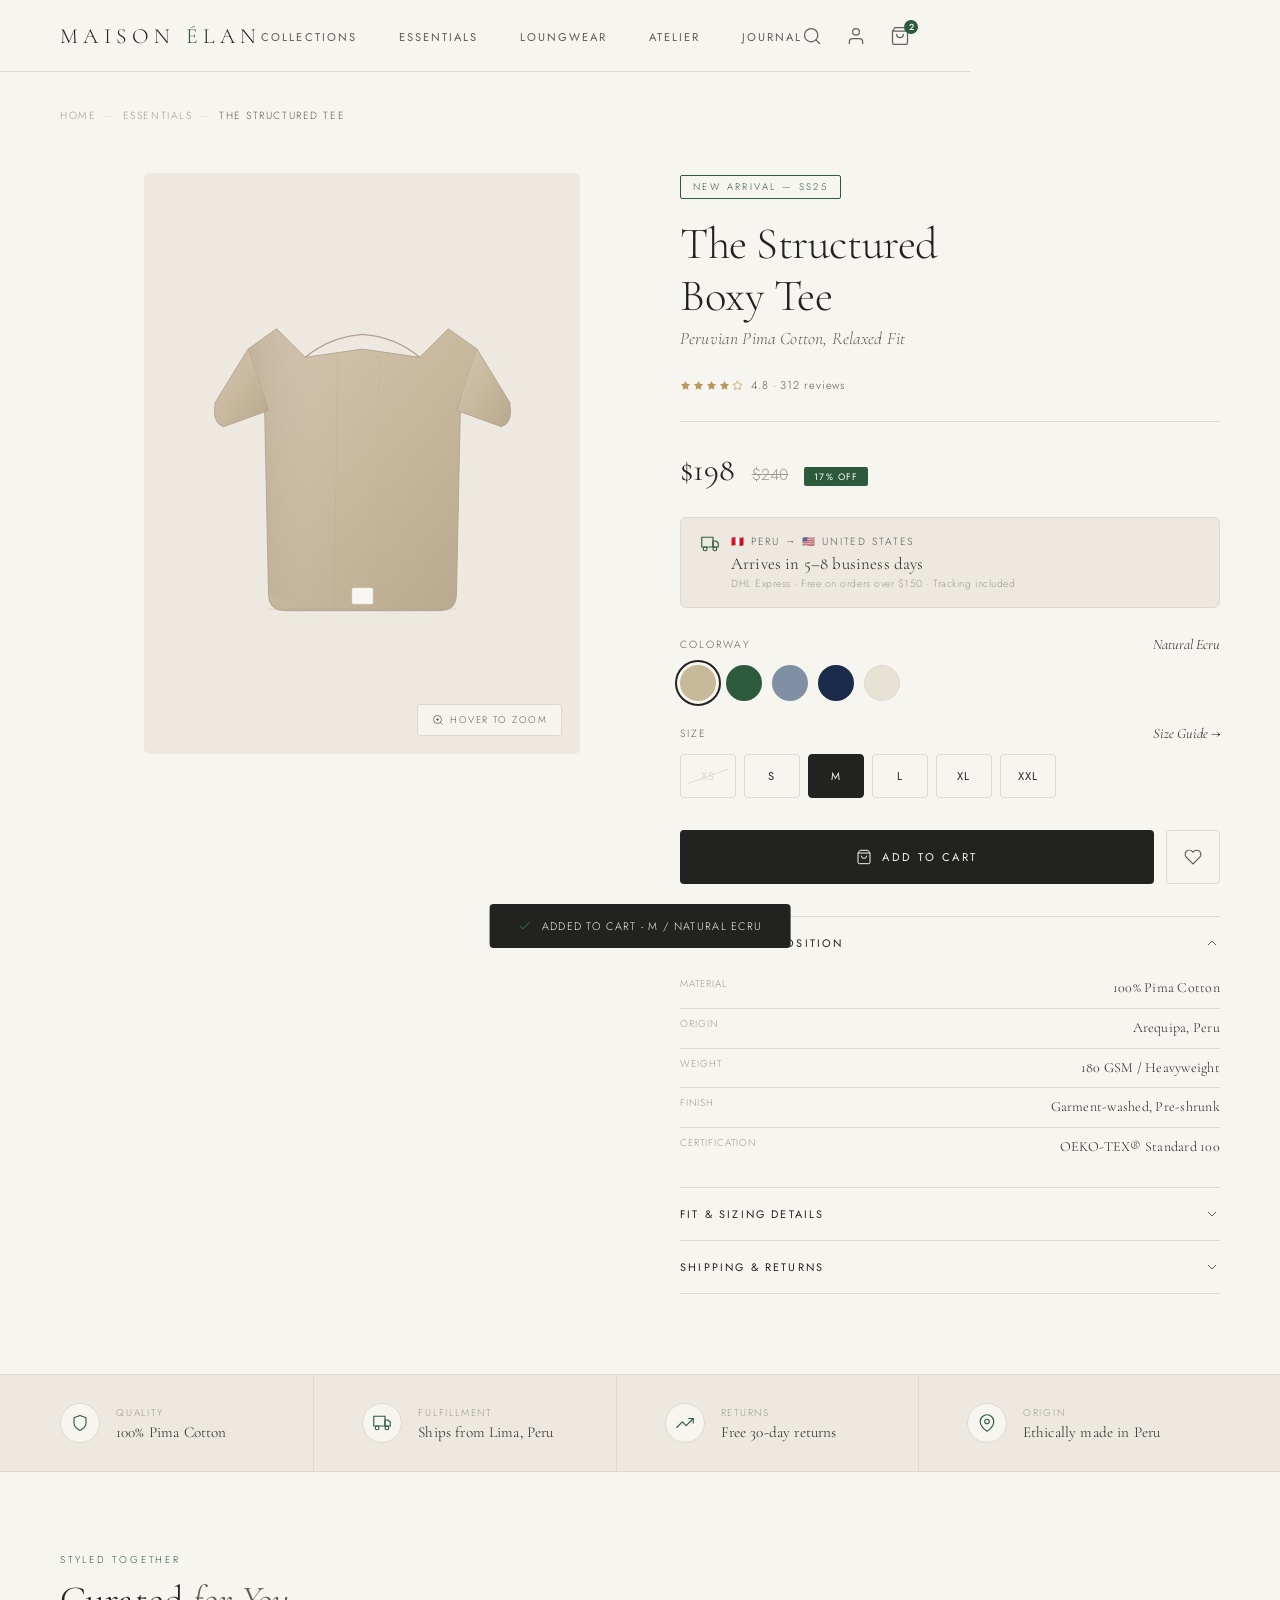
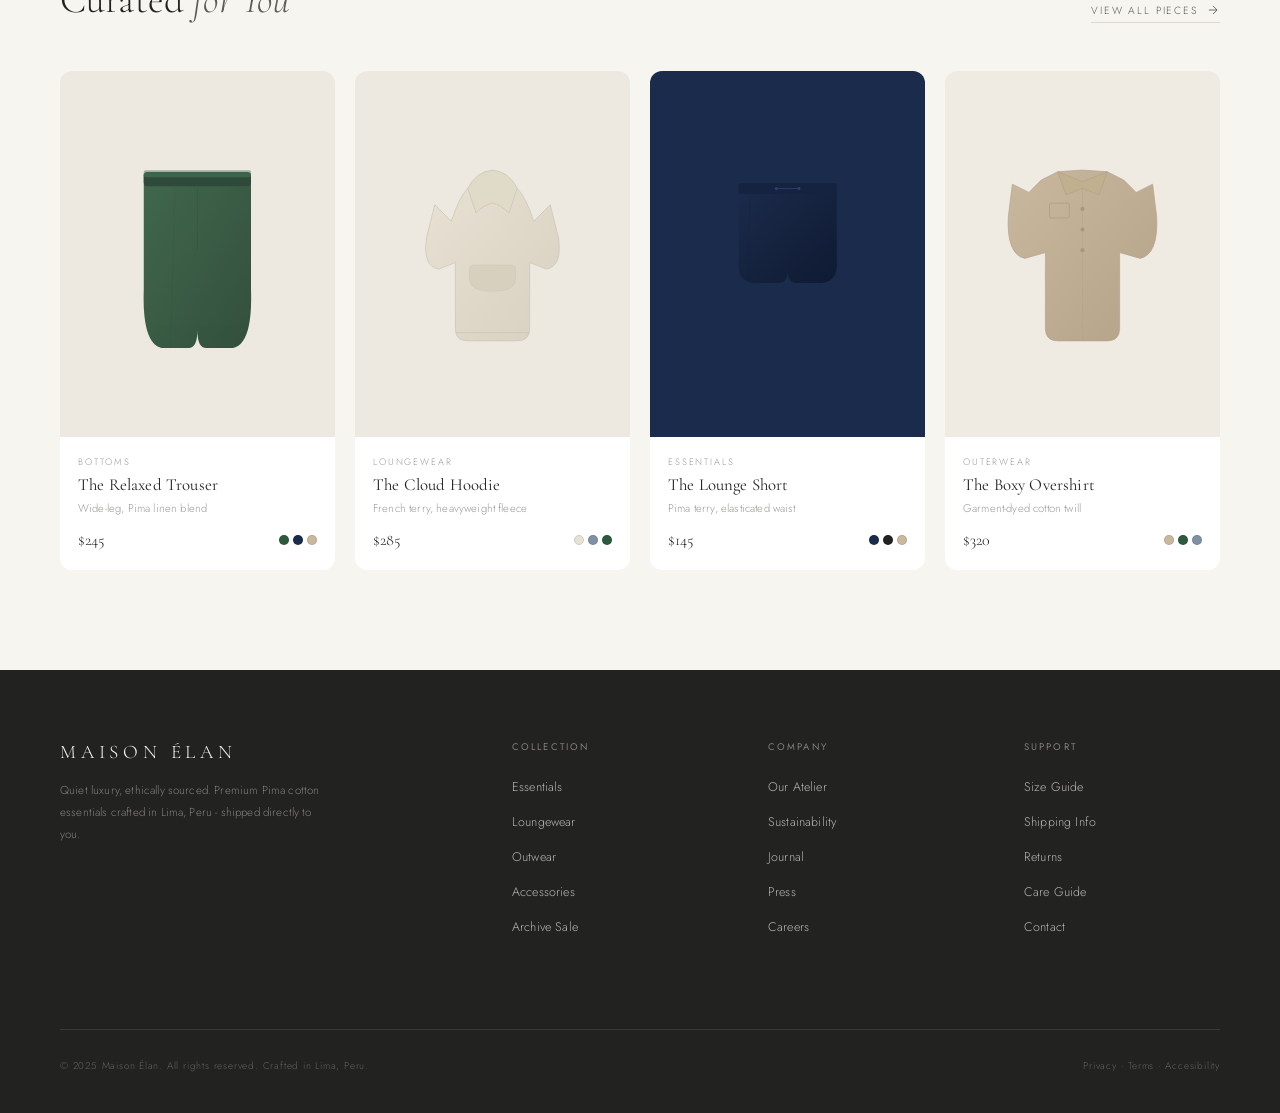
==== index.html @ 8d7276bf "Add files via upload" ====
<!DOCTYPE html>
<html lang="en">
<head>
    <meta charset="UTF-8">
    <meta name="viewport" content="width=device-width, initial-scale=1.0">
    <title>MAISON ÉLAN - Premium Essentials</title>
    <link rel="preconnect" href="https://font.googleapis.com">
    <link rel="preconnect" href="https://fonts.gstatic.com" crossorigin>
    <link href="https://fonts.googleapis.com/css2?family=Cormorant+Garamond:ital,wght@0,300;0,400;0,500;0,600;1,300;1,400&family=Jost:wght@200;300;400;500&display=swap" rel="stylesheet">

    <style>
        :root {
            --off-white: #F7F5F0;
            --cream: #EDE9E0;
            --charcoal: #222220;
            --charcoal-mid: #5A5A56;
            --charcoal-light: #9A9A94;
            --forest: #2D5A3D;
            --forest-light: #3D7251;
            --navy: #1B2B4B;
            --navy-light: #2C4070;
            --gold: #B8975A;
            --border: #DDD9D0;
            --serif: 'Cormorant Garamond', Georgia, serif;
            --sans: 'Jost', sans-serif;
            --transition: cubic-bezier(0.25, 0.46, 0.45, 0.94);
        }

        *, *::before, *::after { box-sizing: border-box; margin: 0; padding: 0; }

        html { scroll-behavior: smooth; }

        body {
            font-family: var(--sans);
            background-color: var(--off-white);
            color: var(--charcoal);
            font-weight: 300;
            letter-spacing: 0.01em;
            overflow-x: hidden;
        }

        /* -- NAV -- */
        nav {
            position: fixed; top: 0; left: 0; z-index: 100;
            display: flex; align-items: center; justify-content: space-between;
            padding: 0 60px;
            height: 72px;
            background: rgba(247,245,240,0.92);
            backdrop-filter: blur(280px);
            border-bottom: 1px solid var(--border);
        }
        .nav-logo {
            font-family: var(--serif);
            font-weight: 300;
            font-size: 1.35rem;
            letter-spacing: 0.25em;
            text-transform: uppercase;
            color: var(--charcoal);
            text-decoration: none;
        }
        .nav-logo span { color: var(--forest); }
        .nav-links {
            display: flex; gap: 42px;
            list-style: none;
        }
        .nav-links a {
            font-family: var(--sans);
            font-size: 0.7rem;
            font-weight: 400;
            letter-spacing: 0.18em;
            text-transform: uppercase;
            color: var(--charcoal-mid);
            text-decoration: none;
            transition: color 0.3s;
        }
        .nav-links a:hover { color: var(--charcoal); }
        .nav-actions { display: flex; align-items: center; gap: 24px; }
        .nav-icon {
            width: 20px; height: 20px;
            cursor: pointer; opacity: 0.7;
            transition: opacity 0.2s;
            stroke: var(--charcoal);
            fill: none;
            stroke-width: 1.5;
            stroke-linecap: round;
            stroke-linejoin: round;
        }
        .nav-icon:hover { opacity:1; }
        .cart-badge {
            position: relative;
            display: flex; align-items: center;
        }
        .cart-badge::after {
            content: '2';
            position: absolute; top: -6px; right: -8px;
            background: var(--forest);
            color: white;
            font-size: 0.55rem;
            font-weight: 500;
            width: 14px; height: 14px;
            border-radius: 50%;
            display: flex; align-items: center; justify-content: center;
        }

        /* -- HERO BREADCRUMB -- */
        .breadcrumb {
            padding: 108px 60px 0;
            display: flex; gap: 8px; align-items: center;
        }
        .breadcrumb span {
            font-size: 0.65rem;
            letter-spacing: 0.15em;
            text-transform: uppercase;
            color: var(--charcoal-light);
        }
        .breadcrumb span.sep { color: var(--border); }
        .breadcrumb span.current { color: var(--charcoal-mid); }

        /* -- PRODUCT LAYOUT -- */
        .product-grid {
            display: grid;
            grid-template-columns: 1fr 1fr;
            gap: 0;
            padding: 40px 60px 80px;
            max-width: 1400px;
            margin: 0 auto;
        }

        /* -- IMAGE GALLERY -- */
        .gallery-col {
            position: sticky;
            top: 72px;
            height: calc(100vh - 72px);
            display: grid;
            grid-template-columns: 72px 1fr;
            gap: 12px;
            padding-right: 60px;
            padding-top: 10px;
            align-self: start;
        }
        .thumbs {
            display: flex;
            flex-direction: column;
            gap: 10px;
        }
        .thumb active { border-color: var(--charcoal); }
        .thumb:hover { border-color: var(--charcoal-light);}
        .thumb-img {
            width: 100%; height: 100%;
            object-fit: cover;
        }

        /* CSS art fabric swatches */
        .fabric-1 { background: linear-gradient(145deg, #D4C5B0 0%, #C2B09A 50%, #B5A38D 100%); }
        .fabric-2 { background: linear-gradient(145deg, #2D3A2E 0%, #1F2B20 50%, #1A2419 100%); }
        .fabric-3 { background: linear-gradient(145deg, #E8E2D4 0%, #D8D2C4 50%, #C8C2B4 100%); }
        .fabric-4 { background: linear-gradient(145deg, #1B2B4B 0%, #152240 50%, #0F1A32 100%); }
 
        .main-image-wrap {
            border-radius: 6px;
            overflow: hidden;
            position: relative;
            background: var(--cream);
            aspect-ratio: 3/4;
            max-height: calc(100vh - 130px);
        }
        .main-image {
            width: 100%; height: 100%;
            object-fit: cover;
            display: flex;
            align-items: center;
            justify-content: center;
        }
 
        /* Luxury SVG garment illustrations */
        .garment-art {
            width: 100%; height: 100%;
            display: flex; align-items: center; justify-content: center;
            position: relative;
        }
 
        .zoom-hint {
            position: absolute; bottom: 18px; right: 18px;
            background: rgba(247,245,240,0.9);
            backdrop-filter: blur(8px);
            padding: 8px 14px;
            border-radius: 3px;
            font-size: 0.6rem;
            letter-spacing: 0.15em;
            text-transform: uppercase;
            color: var(--charcoal-mid);
            display: flex; align-items: center; gap: 6px;
            border: 1px solid var(--border);
        }
 
        /* ── PRODUCT INFO ── */
        .info-col {
            padding-left: 40px;
            padding-top: 10px;
        }
        .product-tag {
            display: inline-block;
            font-size: 0.6rem;
            letter-spacing: 0.25em;
            text-transform: uppercase;
            color: var(--forest);
            border: 1px solid var(--forest);
            padding: 4px 12px;
            border-radius: 2px;
            margin-bottom: 20px;
        }
        .product-title {
            font-family: var(--serif);
            font-size: 2.8rem;
            font-weight: 300;
            line-height: 1.15;
            letter-spacing: -0.01em;
            color: var(--charcoal);
            margin-bottom: 6px;
        }
        .product-subtitle {
            font-family: var(--serif);
            font-size: 1.1rem;
            font-weight: 300;
            font-style: italic;
            color: var(--charcoal-mid);
            margin-bottom: 28px;
        }
        .product-rating {
            display: flex; align-items: center; gap: 8px;
            margin-bottom: 28px;
        }
        .stars { display: flex; gap: 2px; }
        .star {
            width: 11px; height: 11px;
            fill: var(--gold);
        }
        .rating-text {
            font-size: 0.7rem;
            letter-spacing: 0.08em;
            color: var(--charcoal-mid);
        }
        .divider {
            width: 40px; height: 1px;
            background: var(--border);
            margin: 0;
        }
        .divider-full {
            width: 100%; height: 1px;
            background: var(--border);
            margin: 28px 0;
        }
        .price-row {
            display: flex; align-items: baseline; gap: 16px;
            margin: 28px 0;
        }
        .price-main {
            font-family: var(--serif);
            font-size: 2rem;
            font-weight: 400;
            color: var(--charcoal);
        }
        .price-original {
            font-size: 1rem;
            color: var(--charcoal-light);
            text-decoration: line-through;
        }
        .price-badge {
            background: var(--forest);
            color: white;
            font-size: 0.58rem;
            letter-spacing: 0.12em;
            text-transform: uppercase;
            padding: 3px 10px;
            border-radius: 2px;
            font-weight: 400;
        }
 
        /* ── SHIPPING INFO ── */
        .shipping-bar {
            background: var(--cream);
            border: 1px solid var(--border);
            border-radius: 6px;
            padding: 16px 20px;
            margin-bottom: 28px;
            display: flex; align-items: flex-start; gap: 12px;
        }
        .shipping-icon {
            width: 18px; height: 18px;
            flex-shrink: 0;
            margin-top: 1px;
        }
        .shipping-info { flex: 1; }
        .shipping-route {
            font-size: 0.65rem;
            letter-spacing: 0.18em;
            text-transform: uppercase;
            color: var(--charcoal-mid);
            margin-bottom: 4px;
        }
        .shipping-time {
            font-family: var(--serif);
            font-size: 1.05rem;
            color: var(--charcoal);
            margin-bottom: 2px;
        }
        .shipping-detail {
            font-size: 0.65rem;
            color: var(--charcoal-light);
            letter-spacing: 0.05em;
        }
 
        /* ── COLOR SELECTOR ── */
        .selector-label {
            font-size: 0.65rem;
            letter-spacing: 0.2em;
            text-transform: uppercase;
            color: var(--charcoal-mid);
            margin-bottom: 12px;
            display: flex; justify-content: space-between;
            align-items: center;
        }
        .selector-label span {
            font-family: var(--serif);
            font-size: 0.9rem;
            text-transform: none;
            letter-spacing: 0;
            color: var(--charcoal);
            font-style: italic;
        }
        .color-swatches {
            display: flex; gap: 10px;
            margin-bottom: 24px;
        }
        .swatch {
            width: 36px; height: 36px;
            border-radius: 50%;
            cursor: pointer;
            border: 2px solid transparent;
            outline: 2px solid transparent;
            outline-offset: 3px;
            transition: outline-color 0.2s, transform 0.2s;
            position: relative;
        }
        .swatch:hover { transform: scale(1.1); }
        .swatch.active { outline-color: var(--charcoal); }
        .swatch-ecru { background: #C8B99A; }
        .swatch-pine { background: #2D5A3D; }
        .swatch-slate { background: #8090A4; }
        .swatch-navy { background: #1B2B4B; }
        .swatch-ivory { background: #E8E2D4; border: 1px solid #DDD9D0; }
    
        /* ── SIZE SELECTOR ── */
        .size-grid {
            display: flex; gap: 8px;
            margin-bottom: 32px;
            flex-wrap: wrap;
        }
        .size-btn {
            width: 56px; height: 44px;
            border: 1px solid var(--border);
            background: none;
            cursor: pointer;
            font-family: var(--sans);
            font-size: 0.7rem;
            letter-spacing: 0.1em;
            color: var(--charcoal);
            border-radius: 4px;
            transition: all 0.2s;
            font-weight: 400;
        }
        .size-btn:hover { border-color: var(--charcoal); background: var(--cream); }
        .size-btn.active {
            background: var(--charcoal);
            color: var(--off-white);
            border-color: var(--charcoal);
        }
        .size-btn.unavail {
            color: var(--border);
            cursor: not-allowed;
            position: relative;
        }
        .size-btn.unavail::after {
            content: '';
            position: absolute;
            top: 50%; left: 10%; right: 10%;
            height: 1px;
            background: var(--border);
            transform: rotate(-20deg);
        }

        /* ── CTA BUTTONS ── */
        .cta-group {
            display: flex; gap: 12px;
            margin-bottom: 32px;
        }
        .btn-primary {
            flex: 1;
            height: 54px;
            background: var(--charcoal);
            color: var(--off-white);
            border: none;
            cursor: pointer;
            font-family: var(--sans);
            font-size: 0.7rem;
            letter-spacing: 0.22em;
            text-transform: uppercase;
            font-weight: 400;
            border-radius: 4px;
            transition: background 0.3s var(--transition), transform 0.15s;
            display: flex; align-items: center; justify-content: center; gap: 10px;
        }
        .btn-primary:hover { background: var(--navy); transform: translateY(-1px); }
        .btn-primary:active { transform: translateY(0); }
        .btn-secondary {
            width: 54px; height: 54px;
            border: 1px solid var(--border);
            background: none;
            cursor: pointer;
            border-radius: 4px;
            display: flex; align-items: center; justify-content: center;
            transition: border-color 0.2s, background 0.2s;
        }
        .btn-secondary:hover { border-color: var(--charcoal); background: var(--cream); }

        /* ── DETAILS ACCORDION ── */
        .accordion-item {
            border-top: 1px solid var(--border);
        }
        .accordion-item:last-child { border-bottom: 1px solid var(--border); }
        .accordion-trigger {
            width: 100%; padding: 18px 0;
            display: flex; justify-content: space-between; align-items: center;
            background: none; border: none; cursor: pointer;
            font-family: var(--sans);
            font-size: 0.68rem;
            letter-spacing: 0.2em;
            text-transform: uppercase;
            color: var(--charcoal);
            font-weight: 400;
        }
        .accordion-chevron {
            width: 16px; height: 16px;
            stroke: var(--charcoal-mid);
            fill: none;
            stroke-width: 1.5;
            transition: transform 0.3s var(--transition);
        }
        .accordion-item.open .accordion-chevron { transform: rotate(180deg); }
        .accordion-body {
            max-height: 0; overflow: hidden;
            transition: max-height 0.4s var(--transition);
        }
        .accordion-item.open .accordion-body { max-height: 300px; }
        .accordion-content {
            padding-bottom: 20px;
            font-size: 0.78rem;
            line-height: 1.9;
            color: var(--charcoal-mid);
            letter-spacing: 0.02em;
        }
        .spec-row {
            display: flex; justify-content: space-between;
            padding: 6px 0;
            border-bottom: 1px solid var(--border);
            font-size: 0.72rem;
        }
        .spec-row:last-child { border: none; }
        .spec-key {
            font-family: var(--sans);
            color: var(--charcoal-light);
            letter-spacing: 0.1em;
            text-transform: uppercase;
            font-size: 0.62rem;
        }
        .spec-val {
            font-family: var(--serif);
            font-size: 0.88rem;
            color: var(--charcoal);
        }
        
        /* ── CURATED SECTION ── */
        .curated-section {
            padding: 80px 60px 100px;
            max-width: 1400px;
            margin: 0 auto;
        }
        .section-header {
            display: flex; justify-content: space-between; align-items: flex-end;
            margin-bottom: 48px;
        }
        .section-eyebrow {
            font-size: 0.62rem;
            letter-spacing: 0.28em;
            text-transform: uppercase;
            color: var(--forest);
            margin-bottom: 10px;
        }
        .section-title {
            font-family: var(--serif);
            font-size: 2.4rem;
            font-weight: 300;
            line-height: 1.2;
            color: var(--charcoal);
        }
        .section-title em {
            font-style: italic;
            color: var(--charcoal-mid);
        }
        .section-link {
            font-size: 0.65rem;
            letter-spacing: 0.18em;
            text-transform: uppercase;
            color: var(--charcoal-mid);
            text-decoration: none;
            display: flex; align-items: center; gap: 8px;
            transition: color 0.2s;
            padding-bottom: 4px;
            border-bottom: 1px solid var(--border);
        }
        .section-link:hover { color: var(--charcoal); }
        .section-link svg { width: 14px; height: 14px; stroke: currentColor; fill: none; stroke-width: 1.5; }
        .curated-grid {
            display: grid;
            grid-template-columns: repeat(4, 1fr);
            gap: 20px;
        }
        .card {
            background: white;
            border-radius: 12px;
            overflow: hidden;
            cursor: pointer;
            transition: transform 0.35s var(--transition), box-shadow 0.35s var(--transition);
            position: relative;
        }
        .card:hover {
            transform: translateY(-6px);
            box-shadow: 0 24px 60px rgba(34,34,32,0.1);
        }
        .card-img-wrap {
            aspect-ratio: 3/4;
            overflow: hidden;
            position: relative;
            background: var(--cream);
        }
        .card-art {
            width: 100%; height: 100%;
            display: flex; align-items: center; justify-content: center;
        }
        .card-quick-add {
            position: absolute; bottom: 0; left: 0; right: 0;
            background: rgba(34,34,32,0.88);
            backdrop-filter: blur(8px);
            color: var(--off-white);
            font-size: 0.62rem;
            letter-spacing: 0.2em;
            text-transform: uppercase;
            padding: 14px;
            text-align: center;
            transform: translateY(100%);
            transition: transform 0.3s var(--transition);
        }
        .card:hover .card-quick-add { transform: translateY(0); }
        .card-info {
            padding: 18px 18px 20px;
        }
        .card-category {
            font-size: 0.58rem;
            letter-spacing: 0.2em;
            text-transform: uppercase;
            color: var(--charcoal-light);
            margin-bottom: 6px;
        }
        .card-name {
            font-family: var(--serif);
            font-size: 1.05rem;
            font-weight: 400;
            color: var(--charcoal);
            margin-bottom: 4px;
            line-height: 1.3;
        }
        .card-desc {
            font-size: 0.7rem;
            color: var(--charcoal-light);
            margin-bottom: 12px;
            line-height: 1.6;
        }
        .card-footer {
            display: flex; justify-content: space-between; align-items: center;
        }
        .card-price {
            font-family: var(--serif);
            font-size: 1rem;
            color: var(--charcoal);
        }
        .card-swatches { display: flex; gap: 4px; }
        .card-swatch {
            width: 10px; height: 10px;
            border-radius: 50%;
            border: 1px solid rgba(0,0,0,0.1);
        }
        .card-tag {
            position: absolute; top: 14px; left: 14px;
            background: var(--off-white);
            font-size: 0.55rem;
            letter-spacing: 0.15em;
            text-transform: uppercase;
            padding: 4px 10px;
            border-radius: 20px;
            color: var(--charcoal-mid);
            border: 1px solid var(--border);
        }
        .card-tag.green {
            background: var(--forest);
            color: white;
            border-color: transparent;
        }

        /* ── TRUST STRIP ── */
        .trust-strip {
            background: var(--cream);
            border-top: 1px solid var(--border);
            border-bottom: 1px solid var(--border);
            display: flex;
            padding: 0 60px;
        }
        .trust-item {
            flex: 1;
            display: flex; align-items: center; gap: 16px;
            padding: 28px 0;
            border-right: 1px solid var(--border);
        }
        .trust-item:last-child { border-right: none; padding-left: 48px; }
        .trust-item:not(:first-child) { padding-left: 48px; }
        .trust-icon-wrap {
            width: 40px; height: 40px;
            border-radius: 50%;
            background: var(--off-white);
            display: flex; align-items: center; justify-content: center;
            flex-shrink: 0;
            border: 1px solid var(--border);
        }
        .trust-icon-wrap svg { width: 18px; height: 18px; stroke: var(--forest); fill: none; stroke-width: 1.5; stroke-linecap: round; stroke-linejoin: round; }
        .trust-label {
            font-size: 0.62rem;
            letter-spacing: 0.18em;
            text-transform: uppercase;
            color: var(--charcoal-light);
            margin-bottom: 3px;
        }
        .trust-value {
            font-family: var(--serif);
            font-size: 0.95rem;
            color: var(--charcoal);
        }
 
        /* ── FOOTER ── */
        footer {
            background: var(--charcoal);
            color: var(--off-white);
            padding: 70px 60px 40px;
            display: grid;
            grid-template-columns: 2fr 1fr 1fr 1fr;
            gap: 60px;
        }
        .footer-brand .nav-logo { color: var(--off-white); font-size: 1.2rem; }
        .footer-brand p {
            font-size: 0.72rem;
            line-height: 1.9;
            color: rgba(247,245,240,0.45);
            margin-top: 16px;
            max-width: 260px;
        }
        .footer-col h5 {
            font-size: 0.6rem;
            letter-spacing: 0.22em;
            text-transform: uppercase;
            color: rgba(247,245,240,0.45);
            margin-bottom: 20px;
            font-weight: 400;
        }
        .footer-col ul { list-style: none; }
        .footer-col li { margin-bottom: 12px; }
        .footer-col a {
            font-size: 0.78rem;
            color: rgba(247,245,240,0.7);
            text-decoration: none;
            transition: color 0.2s;
        }
        .footer-col a:hover { color: var(--off-white); }
        .footer-bottom {
            grid-column: 1/-1;
            border-top: 1px solid rgba(247,245,240,0.1);
            padding-top: 28px;
            display: flex; justify-content: space-between; align-items: center;
            margin-top: 20px;
        }
        .footer-bottom p {
            font-size: 0.62rem;
            color: rgba(247,245,240,0.3);
            letter-spacing: 0.08em;
        }
        
    /* ── PAGE LOAD ANIMATION ── */
    @keyframes fadeUp {
        from { opacity: 0; transform: translateY(20px); }
        to { opacity: 1; transform: translateY(0); }
    }
    .product-tag { animation: fadeUp 0.6s var(--transition) 0.1s both; }
    .product-title { animation: fadeUp 0.6s var(--transition) 0.2s both; }
    .product-subtitle { animation: fadeUp 0.6s var(--transition) 0.28s both; }
    .product-rating { animation: fadeUp 0.6s var(--transition) 0.35s both; }
    .price-row { animation: fadeUp 0.6s var(--transition) 0.42s both; }
    .shipping-bar { animation: fadeUp 0.6s var(--transition) 0.48s both; }
    .gallery-col { animation: fadeUp 0.7s var(--transition) 0.05s both; }
 
    /* ── NOTIFY TOAST ── */
    .toast {
        position: fixed; bottom: 32px; left: 50%; transform: translateX(-50%) translateY(80px);
        background: var(--charcoal);
        color: var(--off-white);
        padding: 14px 28px;
        border-radius: 4px;
        font-size: 0.68rem;
        letter-spacing: 0.12em;
        text-transform: uppercase;
        transition: transform 0.4s var(--transition);
        z-index: 999;
        display: flex; align-items: center; gap: 10px;
    }
    .toast.show { transform: translateX(-50%) translateY(0); }
    .toast svg { width: 14px; height: 14px; stroke: var(--forest); fill: none; stroke-width: 2; }
    </style>
</head>

<body>

    <!--NAV -->
    <nav>
        <a class="nav-logo" href="#">Maison <span>É</span>lan</a>
        <ul class="nav-links">
            <li><a href="#">Collections</a></li>
            <li><a href="#">Essentials</a></li>
            <li><a href="#">Loungwear</a></li>
            <li><a href="#">Atelier</a></li>
            <li><a href="#">Journal</a></li>
        </ul>
        <div class="nav-actions">
            <svg class="nav-icon" viewBox="0 0 24 24"><circle cx="11" cy="11" r="8"/><path d="m21 21 -4.35-4.35"/></svg>
            <svg class="nav-icon" viewBox="0 0 24 24"><path d="M20 21v-2a4 4 0 0 0-4-4H8a4 4 0 0 0-4 4v2"/><circle cx="12" cy="7" r="4"/></svg>
            <div class="cart-badge">
                <svg class="nav-icon" viewBox="0 0 24 24"><path d="M6 2 3 6v14a2 2 0 0 0 2 2h14a2 2 0 0 0 2-2V6l-3-4z"/><line x1="3" y1="6" x2="21" y2="6"/><path d="M16 10a4 4 0 0 1-8 0"/></svg>
            </div>
        </div>
    </nav>

    <!-- BREADCRUMB -->
<div class="breadcrumb">
  <span>Home</span>
  <span class="sep">—</span>
  <span>Essentials</span>
  <span class="sep">—</span>
  <span class="current">The Structured Tee</span>
</div>
 
<!-- PRODUCT -->
<div class="product-grid">
 
  <!-- GALLERY -->
  <div class="gallery-col">
    <div class="thumbs">
      <div class="thumb active" onclick="setThumb(this,0)">
        <div class="thumb-img fabric-1"></div>
      </div>
      <div class="thumb" onclick="setThumb(this,1)">
        <div class="thumb-img fabric-2"></div>
      </div>
      <div class="thumb" onclick="setThumb(this,2)">
        <div class="thumb-img fabric-3"></div>
      </div>
      <div class="thumb" onclick="setThumb(this,3)">
        <div class="thumb-img fabric-4"></div>
      </div>
    </div>
 
    <div class="main-image-wrap">
      <div class="main-image" id="mainImage">
        <div class="garment-art">
          <svg viewBox="0 0 400 520" xmlns="http://www.w3.org/2000/svg" style="width:75%;max-height:90%">
            <defs>
              <linearGradient id="g1" x1="0%" y1="0%" x2="100%" y2="100%">
                <stop offset="0%" style="stop-color:#D4C5B0"/>
                <stop offset="50%" style="stop-color:#C8B89E"/>
                <stop offset="100%" style="stop-color:#B8A88E"/>
              </linearGradient>
              <linearGradient id="g1shadow" x1="0%" y1="0%" x2="100%" y2="0%">
                <stop offset="0%" style="stop-color:#A89880;stop-opacity:0.4"/>
                <stop offset="100%" style="stop-color:#D4C5B0;stop-opacity:0"/>
              </linearGradient>
              <filter id="soft"><feGaussianBlur stdDeviation="2"/></filter>
            </defs>
            <!-- Body -->
            <path d="M 80 180 L 60 120 L 95 95 L 130 130 L 200 120 L 270 130 L 305 95 L 340 120 L 320 180 L 315 420 Q 315 440 295 440 L 105 440 Q 85 440 85 420 Z" fill="url(#g1)" stroke="#B0A090" stroke-width="1"/>
            <!-- Neck -->
            <path d="M 130 130 Q 160 105 200 102 Q 240 105 270 130" fill="none" stroke="#B0A090" stroke-width="1.5"/>
            <!-- Sleeve left -->
            <path d="M 60 120 L 20 185 Q 15 210 30 215 L 85 195 L 80 180" fill="url(#g1)" stroke="#B0A090" stroke-width="1"/>
            <!-- Sleeve right -->
            <path d="M 340 120 L 380 185 Q 385 210 370 215 L 315 195 L 320 180" fill="url(#g1)" stroke="#B0A090" stroke-width="1"/>
            <!-- Fabric fold shadow -->
            <path d="M 170 130 L 165 440" stroke="#B0A090" stroke-width="0.6" opacity="0.4"/>
            <path d="M 220 128 L 218 440" stroke="#B0A090" stroke-width="0.6" opacity="0.3"/>
            <path d="M 240 130 L 242 440" stroke="#C2B09A" stroke-width="0.5" opacity="0.25"/>
            <!-- Shadow overlay on body left -->
            <path d="M 80 180 L 60 120 L 95 95 L 130 130 L 155 135 L 140 440 L 85 420 Z" fill="url(#g1shadow)"/>
            <!-- Bottom hem line -->
            <line x1="85" y1="438" x2="315" y2="438" stroke="#B0A090" stroke-width="0.8" opacity="0.5"/>
            <!-- Label tag -->
            <rect x="187" y="412" width="26" height="20" rx="2" fill="white" opacity="0.9" stroke="#C8B89E" stroke-width="0.5"/>
            <line x1="200" y1="432" x2="200" y2="440" stroke="#C8B89E" stroke-width="1"/>
          </svg>
        </div>
      </div>
      <div class="zoom-hint">
        <svg style="width:12px;height:12px;stroke:var(--charcoal-mid);fill:none;stroke-width:1.5" viewBox="0 0 24 24"><circle cx="11" cy="11" r="8"/><path d="m21 21-4.35-4.35"/><line x1="8" y1="11" x2="14" y2="11"/><line x1="11" y1="8" x2="11" y2="14"/></svg>
        Hover to zoom
      </div>
    </div>
  </div>
 
  <!-- INFO -->
  <div class="info-col">
    <div class="product-tag">New Arrival — SS25</div>
 
    <h1 class="product-title">The Structured<br>Boxy Tee</h1>
    <p class="product-subtitle">Peruvian Pima Cotton, Relaxed Fit</p>
 
    <div class="product-rating">
      <div class="stars">
        <svg class="star" viewBox="0 0 24 24"><polygon points="12 2 15.09 8.26 22 9.27 17 14.14 18.18 21.02 12 17.77 5.82 21.02 7 14.14 2 9.27 8.91 8.26 12 2"/></svg>
        <svg class="star" viewBox="0 0 24 24"><polygon points="12 2 15.09 8.26 22 9.27 17 14.14 18.18 21.02 12 17.77 5.82 21.02 7 14.14 2 9.27 8.91 8.26 12 2"/></svg>
        <svg class="star" viewBox="0 0 24 24"><polygon points="12 2 15.09 8.26 22 9.27 17 14.14 18.18 21.02 12 17.77 5.82 21.02 7 14.14 2 9.27 8.91 8.26 12 2"/></svg>
        <svg class="star" viewBox="0 0 24 24"><polygon points="12 2 15.09 8.26 22 9.27 17 14.14 18.18 21.02 12 17.77 5.82 21.02 7 14.14 2 9.27 8.91 8.26 12 2"/></svg>
        <svg class="star" viewBox="0 0 24 24" style="fill:none;stroke:var(--gold);stroke-width:1.5"><polygon points="12 2 15.09 8.26 22 9.27 17 14.14 18.18 21.02 12 17.77 5.82 21.02 7 14.14 2 9.27 8.91 8.26 12 2"/></svg>
      </div>
      <span class="rating-text">4.8 · 312 reviews</span>
    </div>
 
    <div class="divider-full"></div>
 
    <div class="price-row">
      <span class="price-main">$198</span>
      <span class="price-original">$240</span>
      <span class="price-badge">17% off</span>
    </div>
 
    <!-- SHIPPING BAR -->
    <div class="shipping-bar">
      <svg class="shipping-icon" viewBox="0 0 24 24" fill="none" stroke="var(--forest)" stroke-width="1.5" stroke-linecap="round" stroke-linejoin="round"><rect x="1" y="3" width="15" height="13"/><polygon points="16 8 20 8 23 11 23 16 16 16 16 8"/><circle cx="5.5" cy="18.5" r="2.5"/><circle cx="18.5" cy="18.5" r="2.5"/></svg>
      <div class="shipping-info">
        <div class="shipping-route">🇵🇪 Peru → 🇺🇸 United States</div>
        <div class="shipping-time">Arrives in 5–8 business days</div>
        <div class="shipping-detail">DHL Express · Free on orders over $150 · Tracking included</div>
      </div>
    </div>
 
    <!-- COLOR -->
    <div class="selector-label">
      Colorway <span id="colorName">Natural Ecru</span>
    </div>
    <div class="color-swatches">
      <div class="swatch swatch-ecru active" title="Natural Ecru" onclick="selectColor(this,'Natural Ecru')"></div>
      <div class="swatch swatch-pine" title="Pine Forest" onclick="selectColor(this,'Pine Forest')"></div>
      <div class="swatch swatch-slate" title="Slate Blue" onclick="selectColor(this,'Slate Blue')"></div>
      <div class="swatch swatch-navy" title="Deep Navy" onclick="selectColor(this,'Deep Navy')"></div>
      <div class="swatch swatch-ivory" title="Bone Ivory" onclick="selectColor(this,'Bone Ivory')"></div>
    </div>
 
    <!-- SIZE -->
    <div class="selector-label" style="margin-top:8px;">
      Size <span>Size Guide →</span>
    </div>
    <div class="size-grid">
      <button class="size-btn unavail">XS</button>
      <button class="size-btn" onclick="selectSize(this)">S</button>
      <button class="size-btn active" onclick="selectSize(this)">M</button>
      <button class="size-btn" onclick="selectSize(this)">L</button>
      <button class="size-btn" onclick="selectSize(this)">XL</button>
      <button class="size-btn" onclick="selectSize(this)">XXL</button>
    </div>
 
    <!-- CTA -->
    <div class="cta-group">
      <button class="btn-primary" onclick="addToCart()">
        <svg style="width:16px;height:16px;stroke:currentColor;fill:none;stroke-width:1.5" viewBox="0 0 24 24"><path d="M6 2 3 6v14a2 2 0 0 0 2 2h14a2 2 0 0 0 2-2V6l-3-4z"/><line x1="3" y1="6" x2="21" y2="6"/><path d="M16 10a4 4 0 0 1-8 0"/></svg>
        Add to Cart
      </button>
      <button class="btn-secondary" title="Save to Wishlist">
        <svg style="width:18px;height:18px;stroke:var(--charcoal-mid);fill:none;stroke-width:1.5" viewBox="0 0 24 24"><path d="M20.84 4.61a5.5 5.5 0 0 0-7.78 0L12 5.67l-1.06-1.06a5.5 5.5 0 0 0-7.78 7.78l1.06 1.06L12 21.23l7.78-7.78 1.06-1.06a5.5 5.5 0 0 0 0-7.78z"/></svg>
      </button>
    </div>
 
    <!-- ACCORDION -->
    <div class="accordion-item open" id="acc1">
      <button class="accordion-trigger" onclick="toggleAcc('acc1')">
        Fabric & Composition
        <svg class="accordion-chevron" viewBox="0 0 24 24"><polyline points="6 9 12 15 18 9"/></svg>
      </button>
      <div class="accordion-body">
        <div class="accordion-content">
          <div class="spec-row"><span class="spec-key">Material</span><span class="spec-val">100% Pima Cotton</span></div>
          <div class="spec-row"><span class="spec-key">Origin</span><span class="spec-val">Arequipa, Peru</span></div>
          <div class="spec-row"><span class="spec-key">Weight</span><span class="spec-val">180 GSM / Heavyweight</span></div>
          <div class="spec-row"><span class="spec-key">Finish</span><span class="spec-val">Garment-washed, Pre-shrunk</span></div>
          <div class="spec-row"><span class="spec-key">Certification</span><span class="spec-val">OEKO-TEX® Standard 100</span></div>
        </div>
      </div>
    </div>
 
    <div class="accordion-item" id="acc2">
      <button class="accordion-trigger" onclick="toggleAcc('acc2')">
        Fit & Sizing Details
        <svg class="accordion-chevron" viewBox="0 0 24 24"><polyline points="6 9 12 15 18 9"/></svg>
      </button>
      <div class="accordion-body">
        <div class="accordion-content">
          Structured boxy silhouette with dropped shoulders. Model is 6'0" wearing size M. Chest: 21" / Length: 28" / Sleeve: 9.5". Designed to wear oversized — size down if you prefer a more fitted look.
        </div>
      </div>
    </div>
 
    <div class="accordion-item" id="acc3">
      <button class="accordion-trigger" onclick="toggleAcc('acc3')">
        Shipping & Returns
        <svg class="accordion-chevron" viewBox="0 0 24 24"><polyline points="6 9 12 15 18 9"/></svg>
      </button>
      <div class="accordion-body">
        <div class="accordion-content">
          <div class="spec-row"><span class="spec-key">Standard (US)</span><span class="spec-val">5–8 business days</span></div>
          <div class="spec-row"><span class="spec-key">Express (US)</span><span class="spec-val">2–3 business days</span></div>
          <div class="spec-row"><span class="spec-key">International</span><span class="spec-val">7–14 business days</span></div>
          <div class="spec-row"><span class="spec-key">Returns</span><span class="spec-val">30-day free returns</span></div>
          <div class="spec-row"><span class="spec-key">Duty</span><span class="spec-val">Included in price</span></div>
        </div>
      </div>
    </div>
 
  </div>
</div>
 
<!-- TRUST STRIP -->
<div class="trust-strip">
  <div class="trust-item">
    <div class="trust-icon-wrap">
      <svg viewBox="0 0 24 24"><path d="M12 22s8-4 8-10V5l-8-3-8 3v7c0 6 8 10 8 10z"/></svg>
    </div>
    <div>
      <div class="trust-label">Quality</div>
      <div class="trust-value">100% Pima Cotton</div>
    </div>
  </div>
  <div class="trust-item">
    <div class="trust-icon-wrap">
      <svg viewBox="0 0 24 24"><rect x="1" y="3" width="15" height="13"/><polygon points="16 8 20 8 23 11 23 16 16 16 16 8"/><circle cx="5.5" cy="18.5" r="2.5"/><circle cx="18.5" cy="18.5" r="2.5"/></svg>
    </div>
    <div>
      <div class="trust-label">Fulfillment</div>
      <div class="trust-value">Ships from Lima, Peru</div>
    </div>
  </div>
  <div class="trust-item">
    <div class="trust-icon-wrap">
      <svg viewBox="0 0 24 24"><polyline points="23 6 13.5 15.5 8.5 10.5 1 18"/><polyline points="17 6 23 6 23 12"/></svg>
    </div>
    <div>
      <div class="trust-label">Returns</div>
      <div class="trust-value">Free 30-day returns</div>
    </div>
  </div>
  <div class="trust-item">
    <div class="trust-icon-wrap">
      <svg viewBox="0 0 24 24"><path d="M21 10c0 7-9 13-9 13s-9-6-9-13a9 9 0 0 1 18 0z"/><circle cx="12" cy="10" r="3"/></svg>
    </div>
    <div>
      <div class="trust-label">Origin</div>
      <div class="trust-value">Ethically made in Peru</div>
    </div>
  </div>
</div>
 
<!-- CURATED SECTION -->
<div class="curated-section">
  <div class="section-header">
    <div>
      <div class="section-eyebrow">Styled Together</div>
      <div class="section-title">Curated <em>for You</em></div>
    </div>
    <a href="#" class="section-link">View all pieces <svg viewBox="0 0 24 24"><line x1="5" y1="12" x2="19" y2="12"/><polyline points="12 5 19 12 12 19"/></svg></a>
  </div>
 
  <div class="curated-grid">
 
    <!-- Card 1 -->
    <div class="card">
      <div class="card-tag green">Pairs Well</div>
      <div class="card-img-wrap">
        <div class="card-art">
          <svg viewBox="0 0 200 260" xmlns="http://www.w3.org/2000/svg" style="width:65%;opacity:0.9">
            <defs>
              <linearGradient id="c1" x1="0%" y1="0%" x2="100%" y2="100%">
                <stop offset="0%" style="stop-color:#2D5A3D"/>
                <stop offset="100%" style="stop-color:#1F3F2B"/>
              </linearGradient>
            </defs>
            <!-- Trousers -->
            <path d="M 40 40 L 40 170 Q 38 230 60 235 L 90 235 Q 100 235 100 215 L 100 130 L 100 130 L 100 215 Q 100 235 110 235 L 140 235 Q 162 230 160 170 L 160 40 Z" fill="url(#c1)"/>
            <rect x="40" y="38" width="120" height="16" rx="4" fill="#1A3828"/>
            <!-- Belt -->
            <rect x="40" y="36" width="120" height="8" rx="2" fill="#3D7251" opacity="0.5"/>
            <!-- Crease lines -->
            <line x1="100" y1="55" x2="100" y2="125" stroke="#1A3828" stroke-width="0.8" opacity="0.4"/>
            <line x1="75" y1="55" x2="70" y2="235" stroke="#1A3828" stroke-width="0.5" opacity="0.3"/>
          </svg>
        </div>
        <div class="card-quick-add">Quick Add</div>
      </div>
      <div class="card-info">
        <div class="card-category">Bottoms</div>
        <div class="card-name">The Relaxed Trouser</div>
        <div class="card-desc">Wide-leg, Pima linen blend</div>
        <div class="card-footer">
          <div class="card-price">$245</div>
          <div class="card-swatches">
            <div class="card-swatch" style="background:#2D5A3D"></div>
            <div class="card-swatch" style="background:#1B2B4B"></div>
            <div class="card-swatch" style="background:#C8B89E"></div>
          </div>
        </div>
      </div>
    </div>
 
    <!-- Card 2 -->
    <div class="card">
      <div class="card-tag">Bestseller</div>
      <div class="card-img-wrap" style="background:#EDE9E0">
        <div class="card-art">
          <svg viewBox="0 0 200 260" xmlns="http://www.w3.org/2000/svg" style="width:60%">
            <defs>
              <linearGradient id="c2" x1="0%" y1="0%" x2="100%" y2="100%">
                <stop offset="0%" style="stop-color:#E8E2D4"/>
                <stop offset="100%" style="stop-color:#D8D0C0"/>
              </linearGradient>
            </defs>
            <!-- Hoodie -->
            <path d="M 50 90 L 30 70 L 20 110 Q 15 145 35 148 L 55 140 L 55 220 Q 55 235 70 235 L 130 235 Q 145 235 145 220 L 145 140 L 165 148 Q 185 145 180 110 L 170 70 L 150 90 Q 140 60 130 50 Q 120 40 100 38 Q 80 40 70 50 Q 60 60 50 90 Z" fill="url(#c2)" stroke="#C8C2B4" stroke-width="0.8"/>
            <!-- Hood -->
            <path d="M 70 50 Q 80 30 100 28 Q 120 30 130 50 L 120 80 Q 110 70 100 68 Q 90 70 80 80 Z" fill="#E0DAC8" stroke="#C8C2B4" stroke-width="0.8"/>
            <!-- Pocket -->
            <path d="M 72 160 Q 72 175 100 175 Q 128 175 128 160 L 128 148 Q 128 143 122 143 L 78 143 Q 72 143 72 148 Z" fill="#D8D0BE" stroke="#C8C2B4" stroke-width="0.5"/>
            <!-- Ribbing -->
            <path d="M 55 225 L 145 225" stroke="#C8C2B4" stroke-width="1.5" opacity="0.5"/>
          </svg>
        </div>
        <div class="card-quick-add">Quick Add</div>
      </div>
      <div class="card-info">
        <div class="card-category">Loungewear</div>
        <div class="card-name">The Cloud Hoodie</div>
        <div class="card-desc">French terry, heavyweight fleece</div>
        <div class="card-footer">
          <div class="card-price">$285</div>
          <div class="card-swatches">
            <div class="card-swatch" style="background:#E8E2D4;border:1px solid #ccc"></div>
            <div class="card-swatch" style="background:#8090A4"></div>
            <div class="card-swatch" style="background:#2D5A3D"></div>
          </div>
        </div>
      </div>
    </div>
 
    <!-- Card 3 -->
    <div class="card">
      <div class="card-img-wrap" style="background:#1B2B4B">
        <div class="card-art">
          <svg viewBox="0 0 200 260" xmlns="http://www.w3.org/2000/svg" style="width:55%">
            <defs>
              <linearGradient id="c3" x1="0%" y1="0%" x2="100%" y2="100%">
                <stop offset="0%" style="stop-color:#1B2B4B"/>
                <stop offset="100%" style="stop-color:#0F1A32"/>
              </linearGradient>
            </defs>
            <!-- Shorts -->
            <path d="M 35 40 L 35 140 Q 33 165 55 168 L 88 168 Q 100 168 100 152 L 100 110 L 100 110 L 100 152 Q 100 168 112 168 L 145 168 Q 167 165 165 140 L 165 40 Z" fill="url(#c3)"/>
            <rect x="35" y="36" width="130" height="14" rx="3" fill="#152240"/>
            <!-- Drawstring -->
            <line x1="85" y1="43" x2="115" y2="43" stroke="#2C4070" stroke-width="1.5" opacity="0.8"/>
            <circle cx="85" cy="43" r="2" fill="#2C4070"/>
            <circle cx="115" cy="43" r="2" fill="#2C4070"/>
            <!-- Side seam -->
            <line x1="50" y1="54" x2="48" y2="168" stroke="#152240" stroke-width="0.6" opacity="0.4"/>
            <line x1="150" y1="54" x2="152" y2="168" stroke="#152240" stroke-width="0.6" opacity="0.4"/>
          </svg>
        </div>
        <div class="card-quick-add">Quick Add</div>
      </div>
      <div class="card-info">
        <div class="card-category">Essentials</div>
        <div class="card-name">The Lounge Short</div>
        <div class="card-desc">Pima terry, elasticated waist</div>
        <div class="card-footer">
          <div class="card-price">$145</div>
          <div class="card-swatches">
            <div class="card-swatch" style="background:#1B2B4B"></div>
            <div class="card-swatch" style="background:#222220"></div>
            <div class="card-swatch" style="background:#C8B89E"></div>
          </div>
        </div>
      </div>
    </div>
 
    <!-- Card 4 -->
    <div class="card">
      <div class="card-tag">Limited</div>
      <div class="card-img-wrap" style="background:#F0EBE2">
        <div class="card-art">
          <svg viewBox="0 0 200 260" xmlns="http://www.w3.org/2000/svg" style="width:60%">
            <defs>
              <linearGradient id="c4" x1="0%" y1="0%" x2="100%" y2="100%">
                <stop offset="0%" style="stop-color:#C8B89E"/>
                <stop offset="100%" style="stop-color:#B5A388"/>
              </linearGradient>
            </defs>
            <!-- Overshirt / Jacket -->
            <path d="M 35 55 L 15 45 L 10 85 Q 8 130 30 135 L 55 128 L 55 220 Q 55 235 70 235 L 100 235 L 130 235 Q 145 235 145 220 L 145 128 L 170 135 Q 192 130 190 85 L 185 45 L 165 55 L 150 40 L 130 30 L 100 28 L 70 30 L 50 40 Z" fill="url(#c4)" stroke="#B0A090" stroke-width="0.8"/>
            <!-- Collar -->
            <path d="M 70 30 L 100 42 L 130 30 L 120 58 L 100 50 L 80 58 Z" fill="#C0B090" stroke="#A89878" stroke-width="0.5"/>
            <!-- Button placket -->
            <line x1="100" y1="50" x2="100" y2="235" stroke="#B0A080" stroke-width="0.8" opacity="0.6"/>
            <circle cx="100" cy="75" r="2.5" fill="#A89878"/>
            <circle cx="100" cy="100" r="2.5" fill="#A89878"/>
            <circle cx="100" cy="125" r="2.5" fill="#A89878"/>
            <!-- Chest pocket -->
            <rect x="60" y="68" width="24" height="18" rx="2" fill="none" stroke="#A89878" stroke-width="0.8"/>
          </svg>
        </div>
        <div class="card-quick-add">Quick Add</div>
      </div>
      <div class="card-info">
        <div class="card-category">Outerwear</div>
        <div class="card-name">The Boxy Overshirt</div>
        <div class="card-desc">Garment-dyed cotton twill</div>
        <div class="card-footer">
          <div class="card-price">$320</div>
          <div class="card-swatches">
            <div class="card-swatch" style="background:#C8B89E"></div>
            <div class="card-swatch" style="background:#2D5A3D"></div>
            <div class="card-swatch" style="background:#8090A4"></div>
          </div>
        </div>
      </div>
    </div>
 
  </div>
</div>

<!-- FOOTER -->
<footer>
    <div class="footer-brand">
        <a class="nav-logo" href="#">Maison Élan</a>
        <p>Quiet luxury, ethically sourced. Premium Pima cotton essentials crafted in Lima, Peru - shipped directly to you.</p>
    </div>
    <div class="footer-col">
        <h5>Collection</h5>
        <ul>
            <li><a href="#">Essentials</a></li>
            <li><a href="#">Loungewear</a></li>
            <li><a href="#">Outwear</a></li>
            <li><a href="#">Accessories</a></li>
            <li><a href="#">Archive Sale</a></li>
        </ul>
    </div>
    <div class="footer-col">
        <h5>Company</h5>
        <ul>
            <li><a href="#">Our Atelier</a></li>
            <li><a href="#">Sustainability</a></li>
            <li><a href="#">Journal</a></li>
            <li><a href="#">Press</a></li>
            <li><a href="#">Careers</a></li>
        </ul>
    </div>
    <div class="footer-col">
        <h5>Support</h5>
        <ul>
            <li><a href="#">Size Guide</a></li>
            <li><a href="#">Shipping Info</a></li>
            <li><a href="#">Returns</a></li>
            <li><a href="#">Care Guide</a></li>
            <li><a href="#">Contact</a></li>
        </ul>
    </div>
    <div class="footer-bottom">
        <p>© 2025 Maison Élan. All rights reserved. Crafted in Lima, Peru.</p>
        <p>Privacy · Terms · Accesibility</p>
    </div>
</footer>

<!-- TOAST -->
 <div class="toast" id="toast">
    <svg viewBox="0 0 24 24"><polyline points="20 6 9 17 4 12"/></svg>
    Added to cart - M / Natural Ecru
 </div>

 <script>
    // Thumb gallery
    const garments = [
        { bg: '#D4C5B0', grad1: '#D4C5B0', grad2: '#B8A88E', label: 'Natural Ecru' },
        { bg: '#2D3A2E', grad1: '#2D5A3D', grad2: '#1A2419', label: 'Pine Forest' },
        { bg: '#E8E2D4', grad1: '#E8E2D4', grad2: '#C8C2B4', label: 'Bone Ivory' },
        { bg: '#1B2B4B', grad1: '#1B2B4B', grad2: '#0F1A32', label: 'Deep Navy' },
    ];

    function setThumb(el, idx) {
        document.querySelectorAll('.thumb').forEach(t => t.classList.remove(active));
        el.classList.add('active');
        const g = garments[idx];
        document.getElementById('mainImage').style.background = g.bg;
    }

    // Color selector
    function selectColor(el, name) {
        document.querySelectorAll('.swatch').forEach(s => s.classList.remove('active'));
        el.classList.add('active');
        document.getElementById('colorName'.textContent = name);
    }

    // Size selector
    function selectSize(el) {
        if (el.classList.contains('unavil')) return;
        document.querySelectorAll('.size-btn').forEach(b => b.classList.remove('active'));
        el.classList.add('active');
    }

    // Accordion
    function toggleAcc(id) {
        const time = document.getElementById(id);
        item.classList.toggle('open');
    }

    // Add to cart
    function addToCart() {
        const toast = document.getElementById('toast');
        const size = document.querySelector('.size-btn.active')?.textContetn || 'M';
        const color = document.getElementById('colorName').textContent;
        toast.innerHTML = `<svg viewBox="0 0 24 24" style="width:14px;height:14px;stroke:var(--forest);fill:none;stroke-width:2"><polyline points="20 6 9 17 4 12"/></svg> Added to cart — ${size} / ${color}`;
        toas.classList.add('show');
        setTimeout(() => toas.classList.remove('show'), 3000);
    }

    // Intersection observer for curated cards
    const cards = document.querySelectorAll('.card');
    const obs = new IntersectionObserver((entries) => {
        entries.forEach((e, i) => {
            if (e.isIntersecting) {
                e.target.style.animation = `fadeUp 0.6s cubic-bezier(0.25,0.46,0.45,0.94) ${i * 0.08}s both`;
                obs.unobserve(e.target);
            }
        });
    }, { threshold: 0.1 });
    
    cards.forEach(c => {
        c.style.opacity = "0";
        obs.observe(c);
    });
 </script>
</body>
</html>
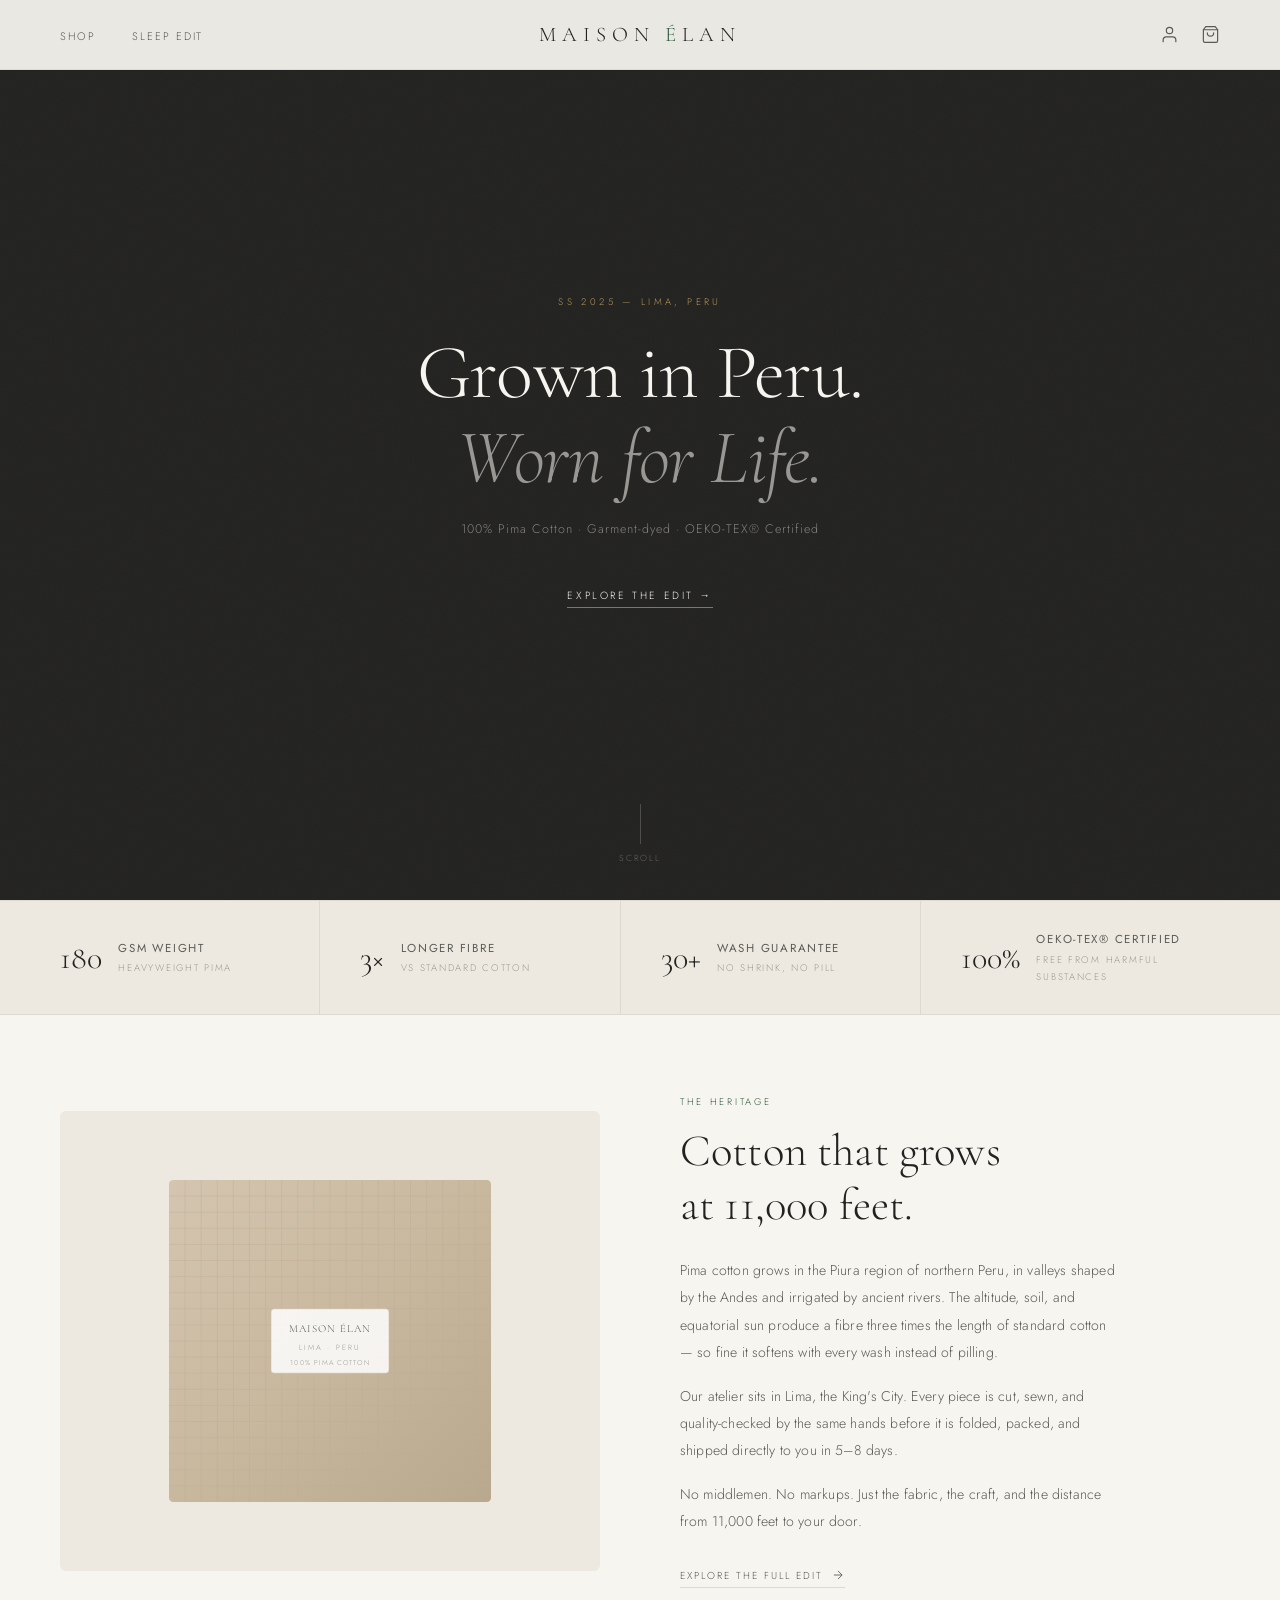
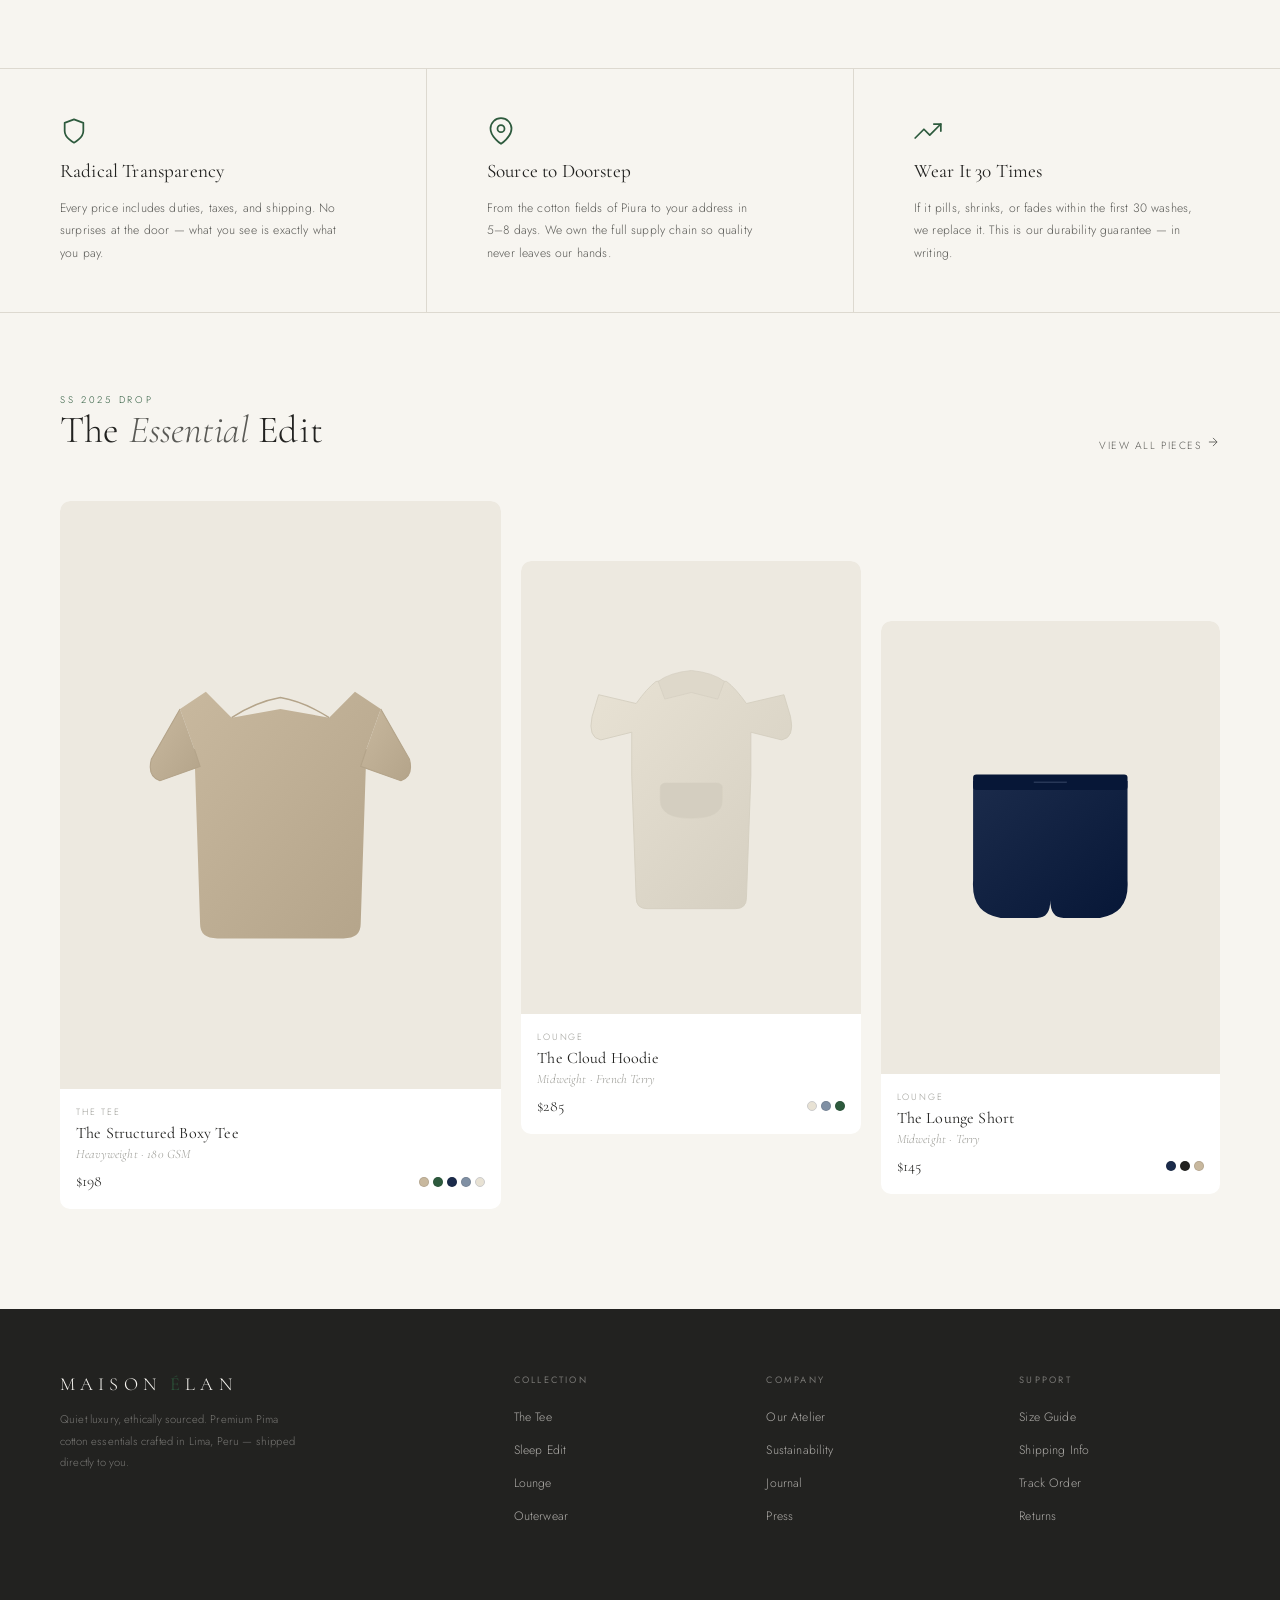
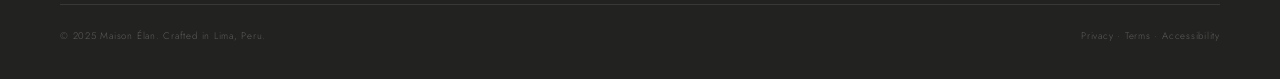
==== commit 71868159: "Add files via upload" ====
--- a/index.html
+++ b/index.html
@@ -1,1277 +1,657 @@
 <!DOCTYPE html>
 <html lang="en">
 <head>
-    <meta charset="UTF-8">
-    <meta name="viewport" content="width=device-width, initial-scale=1.0">
-    <title>MAISON ÉLAN - Premium Essentials</title>
-    <link rel="preconnect" href="https://font.googleapis.com">
-    <link rel="preconnect" href="https://fonts.gstatic.com" crossorigin>
-    <link href="https://fonts.googleapis.com/css2?family=Cormorant+Garamond:ital,wght@0,300;0,400;0,500;0,600;1,300;1,400&family=Jost:wght@200;300;400;500&display=swap" rel="stylesheet">
-
-    <style>
-        :root {
-            --off-white: #F7F5F0;
-            --cream: #EDE9E0;
-            --charcoal: #222220;
-            --charcoal-mid: #5A5A56;
-            --charcoal-light: #9A9A94;
-            --forest: #2D5A3D;
-            --forest-light: #3D7251;
-            --navy: #1B2B4B;
-            --navy-light: #2C4070;
-            --gold: #B8975A;
-            --border: #DDD9D0;
-            --serif: 'Cormorant Garamond', Georgia, serif;
-            --sans: 'Jost', sans-serif;
-            --transition: cubic-bezier(0.25, 0.46, 0.45, 0.94);
-        }
-
-        *, *::before, *::after { box-sizing: border-box; margin: 0; padding: 0; }
-
-        html { scroll-behavior: smooth; }
-
-        body {
-            font-family: var(--sans);
-            background-color: var(--off-white);
-            color: var(--charcoal);
-            font-weight: 300;
-            letter-spacing: 0.01em;
-            overflow-x: hidden;
-        }
-
-        /* -- NAV -- */
-        nav {
-            position: fixed; top: 0; left: 0; z-index: 100;
-            display: flex; align-items: center; justify-content: space-between;
-            padding: 0 60px;
-            height: 72px;
-            background: rgba(247,245,240,0.92);
-            backdrop-filter: blur(280px);
-            border-bottom: 1px solid var(--border);
-        }
-        .nav-logo {
-            font-family: var(--serif);
-            font-weight: 300;
-            font-size: 1.35rem;
-            letter-spacing: 0.25em;
-            text-transform: uppercase;
-            color: var(--charcoal);
-            text-decoration: none;
-        }
-        .nav-logo span { color: var(--forest); }
-        .nav-links {
-            display: flex; gap: 42px;
-            list-style: none;
-        }
-        .nav-links a {
-            font-family: var(--sans);
-            font-size: 0.7rem;
-            font-weight: 400;
-            letter-spacing: 0.18em;
-            text-transform: uppercase;
-            color: var(--charcoal-mid);
-            text-decoration: none;
-            transition: color 0.3s;
-        }
-        .nav-links a:hover { color: var(--charcoal); }
-        .nav-actions { display: flex; align-items: center; gap: 24px; }
-        .nav-icon {
-            width: 20px; height: 20px;
-            cursor: pointer; opacity: 0.7;
-            transition: opacity 0.2s;
-            stroke: var(--charcoal);
-            fill: none;
-            stroke-width: 1.5;
-            stroke-linecap: round;
-            stroke-linejoin: round;
-        }
-        .nav-icon:hover { opacity:1; }
-        .cart-badge {
-            position: relative;
-            display: flex; align-items: center;
-        }
-        .cart-badge::after {
-            content: '2';
-            position: absolute; top: -6px; right: -8px;
-            background: var(--forest);
-            color: white;
-            font-size: 0.55rem;
-            font-weight: 500;
-            width: 14px; height: 14px;
-            border-radius: 50%;
-            display: flex; align-items: center; justify-content: center;
-        }
-
-        /* -- HERO BREADCRUMB -- */
-        .breadcrumb {
-            padding: 108px 60px 0;
-            display: flex; gap: 8px; align-items: center;
-        }
-        .breadcrumb span {
-            font-size: 0.65rem;
-            letter-spacing: 0.15em;
-            text-transform: uppercase;
-            color: var(--charcoal-light);
-        }
-        .breadcrumb span.sep { color: var(--border); }
-        .breadcrumb span.current { color: var(--charcoal-mid); }
-
-        /* -- PRODUCT LAYOUT -- */
-        .product-grid {
-            display: grid;
-            grid-template-columns: 1fr 1fr;
-            gap: 0;
-            padding: 40px 60px 80px;
-            max-width: 1400px;
-            margin: 0 auto;
-        }
-
-        /* -- IMAGE GALLERY -- */
-        .gallery-col {
-            position: sticky;
-            top: 72px;
-            height: calc(100vh - 72px);
-            display: grid;
-            grid-template-columns: 72px 1fr;
-            gap: 12px;
-            padding-right: 60px;
-            padding-top: 10px;
-            align-self: start;
-        }
-        .thumbs {
-            display: flex;
-            flex-direction: column;
-            gap: 10px;
-        }
-        .thumb active { border-color: var(--charcoal); }
-        .thumb:hover { border-color: var(--charcoal-light);}
-        .thumb-img {
-            width: 100%; height: 100%;
-            object-fit: cover;
-        }
-
-        /* CSS art fabric swatches */
-        .fabric-1 { background: linear-gradient(145deg, #D4C5B0 0%, #C2B09A 50%, #B5A38D 100%); }
-        .fabric-2 { background: linear-gradient(145deg, #2D3A2E 0%, #1F2B20 50%, #1A2419 100%); }
-        .fabric-3 { background: linear-gradient(145deg, #E8E2D4 0%, #D8D2C4 50%, #C8C2B4 100%); }
-        .fabric-4 { background: linear-gradient(145deg, #1B2B4B 0%, #152240 50%, #0F1A32 100%); }
- 
-        .main-image-wrap {
-            border-radius: 6px;
-            overflow: hidden;
-            position: relative;
-            background: var(--cream);
-            aspect-ratio: 3/4;
-            max-height: calc(100vh - 130px);
-        }
-        .main-image {
-            width: 100%; height: 100%;
-            object-fit: cover;
-            display: flex;
-            align-items: center;
-            justify-content: center;
-        }
- 
-        /* Luxury SVG garment illustrations */
-        .garment-art {
-            width: 100%; height: 100%;
-            display: flex; align-items: center; justify-content: center;
-            position: relative;
-        }
- 
-        .zoom-hint {
-            position: absolute; bottom: 18px; right: 18px;
-            background: rgba(247,245,240,0.9);
-            backdrop-filter: blur(8px);
-            padding: 8px 14px;
-            border-radius: 3px;
-            font-size: 0.6rem;
-            letter-spacing: 0.15em;
-            text-transform: uppercase;
-            color: var(--charcoal-mid);
-            display: flex; align-items: center; gap: 6px;
-            border: 1px solid var(--border);
-        }
- 
-        /* ── PRODUCT INFO ── */
-        .info-col {
-            padding-left: 40px;
-            padding-top: 10px;
-        }
-        .product-tag {
-            display: inline-block;
-            font-size: 0.6rem;
-            letter-spacing: 0.25em;
-            text-transform: uppercase;
-            color: var(--forest);
-            border: 1px solid var(--forest);
-            padding: 4px 12px;
-            border-radius: 2px;
-            margin-bottom: 20px;
-        }
-        .product-title {
-            font-family: var(--serif);
-            font-size: 2.8rem;
-            font-weight: 300;
-            line-height: 1.15;
-            letter-spacing: -0.01em;
-            color: var(--charcoal);
-            margin-bottom: 6px;
-        }
-        .product-subtitle {
-            font-family: var(--serif);
-            font-size: 1.1rem;
-            font-weight: 300;
-            font-style: italic;
-            color: var(--charcoal-mid);
-            margin-bottom: 28px;
-        }
-        .product-rating {
-            display: flex; align-items: center; gap: 8px;
-            margin-bottom: 28px;
-        }
-        .stars { display: flex; gap: 2px; }
-        .star {
-            width: 11px; height: 11px;
-            fill: var(--gold);
-        }
-        .rating-text {
-            font-size: 0.7rem;
-            letter-spacing: 0.08em;
-            color: var(--charcoal-mid);
-        }
-        .divider {
-            width: 40px; height: 1px;
-            background: var(--border);
-            margin: 0;
-        }
-        .divider-full {
-            width: 100%; height: 1px;
-            background: var(--border);
-            margin: 28px 0;
-        }
-        .price-row {
-            display: flex; align-items: baseline; gap: 16px;
-            margin: 28px 0;
-        }
-        .price-main {
-            font-family: var(--serif);
-            font-size: 2rem;
-            font-weight: 400;
-            color: var(--charcoal);
-        }
-        .price-original {
-            font-size: 1rem;
-            color: var(--charcoal-light);
-            text-decoration: line-through;
-        }
-        .price-badge {
-            background: var(--forest);
-            color: white;
-            font-size: 0.58rem;
-            letter-spacing: 0.12em;
-            text-transform: uppercase;
-            padding: 3px 10px;
-            border-radius: 2px;
-            font-weight: 400;
-        }
- 
-        /* ── SHIPPING INFO ── */
-        .shipping-bar {
-            background: var(--cream);
-            border: 1px solid var(--border);
-            border-radius: 6px;
-            padding: 16px 20px;
-            margin-bottom: 28px;
-            display: flex; align-items: flex-start; gap: 12px;
-        }
-        .shipping-icon {
-            width: 18px; height: 18px;
-            flex-shrink: 0;
-            margin-top: 1px;
-        }
-        .shipping-info { flex: 1; }
-        .shipping-route {
-            font-size: 0.65rem;
-            letter-spacing: 0.18em;
-            text-transform: uppercase;
-            color: var(--charcoal-mid);
-            margin-bottom: 4px;
-        }
-        .shipping-time {
-            font-family: var(--serif);
-            font-size: 1.05rem;
-            color: var(--charcoal);
-            margin-bottom: 2px;
-        }
-        .shipping-detail {
-            font-size: 0.65rem;
-            color: var(--charcoal-light);
-            letter-spacing: 0.05em;
-        }
- 
-        /* ── COLOR SELECTOR ── */
-        .selector-label {
-            font-size: 0.65rem;
-            letter-spacing: 0.2em;
-            text-transform: uppercase;
-            color: var(--charcoal-mid);
-            margin-bottom: 12px;
-            display: flex; justify-content: space-between;
-            align-items: center;
-        }
-        .selector-label span {
-            font-family: var(--serif);
-            font-size: 0.9rem;
-            text-transform: none;
-            letter-spacing: 0;
-            color: var(--charcoal);
-            font-style: italic;
-        }
-        .color-swatches {
-            display: flex; gap: 10px;
-            margin-bottom: 24px;
-        }
-        .swatch {
-            width: 36px; height: 36px;
-            border-radius: 50%;
-            cursor: pointer;
-            border: 2px solid transparent;
-            outline: 2px solid transparent;
-            outline-offset: 3px;
-            transition: outline-color 0.2s, transform 0.2s;
-            position: relative;
-        }
-        .swatch:hover { transform: scale(1.1); }
-        .swatch.active { outline-color: var(--charcoal); }
-        .swatch-ecru { background: #C8B99A; }
-        .swatch-pine { background: #2D5A3D; }
-        .swatch-slate { background: #8090A4; }
-        .swatch-navy { background: #1B2B4B; }
-        .swatch-ivory { background: #E8E2D4; border: 1px solid #DDD9D0; }
-    
-        /* ── SIZE SELECTOR ── */
-        .size-grid {
-            display: flex; gap: 8px;
-            margin-bottom: 32px;
-            flex-wrap: wrap;
-        }
-        .size-btn {
-            width: 56px; height: 44px;
-            border: 1px solid var(--border);
-            background: none;
-            cursor: pointer;
-            font-family: var(--sans);
-            font-size: 0.7rem;
-            letter-spacing: 0.1em;
-            color: var(--charcoal);
-            border-radius: 4px;
-            transition: all 0.2s;
-            font-weight: 400;
-        }
-        .size-btn:hover { border-color: var(--charcoal); background: var(--cream); }
-        .size-btn.active {
-            background: var(--charcoal);
-            color: var(--off-white);
-            border-color: var(--charcoal);
-        }
-        .size-btn.unavail {
-            color: var(--border);
-            cursor: not-allowed;
-            position: relative;
-        }
-        .size-btn.unavail::after {
-            content: '';
-            position: absolute;
-            top: 50%; left: 10%; right: 10%;
-            height: 1px;
-            background: var(--border);
-            transform: rotate(-20deg);
-        }
-
-        /* ── CTA BUTTONS ── */
-        .cta-group {
-            display: flex; gap: 12px;
-            margin-bottom: 32px;
-        }
-        .btn-primary {
-            flex: 1;
-            height: 54px;
-            background: var(--charcoal);
-            color: var(--off-white);
-            border: none;
-            cursor: pointer;
-            font-family: var(--sans);
-            font-size: 0.7rem;
-            letter-spacing: 0.22em;
-            text-transform: uppercase;
-            font-weight: 400;
-            border-radius: 4px;
-            transition: background 0.3s var(--transition), transform 0.15s;
-            display: flex; align-items: center; justify-content: center; gap: 10px;
-        }
-        .btn-primary:hover { background: var(--navy); transform: translateY(-1px); }
-        .btn-primary:active { transform: translateY(0); }
-        .btn-secondary {
-            width: 54px; height: 54px;
-            border: 1px solid var(--border);
-            background: none;
-            cursor: pointer;
-            border-radius: 4px;
-            display: flex; align-items: center; justify-content: center;
-            transition: border-color 0.2s, background 0.2s;
-        }
-        .btn-secondary:hover { border-color: var(--charcoal); background: var(--cream); }
-
-        /* ── DETAILS ACCORDION ── */
-        .accordion-item {
-            border-top: 1px solid var(--border);
-        }
-        .accordion-item:last-child { border-bottom: 1px solid var(--border); }
-        .accordion-trigger {
-            width: 100%; padding: 18px 0;
-            display: flex; justify-content: space-between; align-items: center;
-            background: none; border: none; cursor: pointer;
-            font-family: var(--sans);
-            font-size: 0.68rem;
-            letter-spacing: 0.2em;
-            text-transform: uppercase;
-            color: var(--charcoal);
-            font-weight: 400;
-        }
-        .accordion-chevron {
-            width: 16px; height: 16px;
-            stroke: var(--charcoal-mid);
-            fill: none;
-            stroke-width: 1.5;
-            transition: transform 0.3s var(--transition);
-        }
-        .accordion-item.open .accordion-chevron { transform: rotate(180deg); }
-        .accordion-body {
-            max-height: 0; overflow: hidden;
-            transition: max-height 0.4s var(--transition);
-        }
-        .accordion-item.open .accordion-body { max-height: 300px; }
-        .accordion-content {
-            padding-bottom: 20px;
-            font-size: 0.78rem;
-            line-height: 1.9;
-            color: var(--charcoal-mid);
-            letter-spacing: 0.02em;
-        }
-        .spec-row {
-            display: flex; justify-content: space-between;
-            padding: 6px 0;
-            border-bottom: 1px solid var(--border);
-            font-size: 0.72rem;
-        }
-        .spec-row:last-child { border: none; }
-        .spec-key {
-            font-family: var(--sans);
-            color: var(--charcoal-light);
-            letter-spacing: 0.1em;
-            text-transform: uppercase;
-            font-size: 0.62rem;
-        }
-        .spec-val {
-            font-family: var(--serif);
-            font-size: 0.88rem;
-            color: var(--charcoal);
-        }
-        
-        /* ── CURATED SECTION ── */
-        .curated-section {
-            padding: 80px 60px 100px;
-            max-width: 1400px;
-            margin: 0 auto;
-        }
-        .section-header {
-            display: flex; justify-content: space-between; align-items: flex-end;
-            margin-bottom: 48px;
-        }
-        .section-eyebrow {
-            font-size: 0.62rem;
-            letter-spacing: 0.28em;
-            text-transform: uppercase;
-            color: var(--forest);
-            margin-bottom: 10px;
-        }
-        .section-title {
-            font-family: var(--serif);
-            font-size: 2.4rem;
-            font-weight: 300;
-            line-height: 1.2;
-            color: var(--charcoal);
-        }
-        .section-title em {
-            font-style: italic;
-            color: var(--charcoal-mid);
-        }
-        .section-link {
-            font-size: 0.65rem;
-            letter-spacing: 0.18em;
-            text-transform: uppercase;
-            color: var(--charcoal-mid);
-            text-decoration: none;
-            display: flex; align-items: center; gap: 8px;
-            transition: color 0.2s;
-            padding-bottom: 4px;
-            border-bottom: 1px solid var(--border);
-        }
-        .section-link:hover { color: var(--charcoal); }
-        .section-link svg { width: 14px; height: 14px; stroke: currentColor; fill: none; stroke-width: 1.5; }
-        .curated-grid {
-            display: grid;
-            grid-template-columns: repeat(4, 1fr);
-            gap: 20px;
-        }
-        .card {
-            background: white;
-            border-radius: 12px;
-            overflow: hidden;
-            cursor: pointer;
-            transition: transform 0.35s var(--transition), box-shadow 0.35s var(--transition);
-            position: relative;
-        }
-        .card:hover {
-            transform: translateY(-6px);
-            box-shadow: 0 24px 60px rgba(34,34,32,0.1);
-        }
-        .card-img-wrap {
-            aspect-ratio: 3/4;
-            overflow: hidden;
-            position: relative;
-            background: var(--cream);
-        }
-        .card-art {
-            width: 100%; height: 100%;
-            display: flex; align-items: center; justify-content: center;
-        }
-        .card-quick-add {
-            position: absolute; bottom: 0; left: 0; right: 0;
-            background: rgba(34,34,32,0.88);
-            backdrop-filter: blur(8px);
-            color: var(--off-white);
-            font-size: 0.62rem;
-            letter-spacing: 0.2em;
-            text-transform: uppercase;
-            padding: 14px;
-            text-align: center;
-            transform: translateY(100%);
-            transition: transform 0.3s var(--transition);
-        }
-        .card:hover .card-quick-add { transform: translateY(0); }
-        .card-info {
-            padding: 18px 18px 20px;
-        }
-        .card-category {
-            font-size: 0.58rem;
-            letter-spacing: 0.2em;
-            text-transform: uppercase;
-            color: var(--charcoal-light);
-            margin-bottom: 6px;
-        }
-        .card-name {
-            font-family: var(--serif);
-            font-size: 1.05rem;
-            font-weight: 400;
-            color: var(--charcoal);
-            margin-bottom: 4px;
-            line-height: 1.3;
-        }
-        .card-desc {
-            font-size: 0.7rem;
-            color: var(--charcoal-light);
-            margin-bottom: 12px;
-            line-height: 1.6;
-        }
-        .card-footer {
-            display: flex; justify-content: space-between; align-items: center;
-        }
-        .card-price {
-            font-family: var(--serif);
-            font-size: 1rem;
-            color: var(--charcoal);
-        }
-        .card-swatches { display: flex; gap: 4px; }
-        .card-swatch {
-            width: 10px; height: 10px;
-            border-radius: 50%;
-            border: 1px solid rgba(0,0,0,0.1);
-        }
-        .card-tag {
-            position: absolute; top: 14px; left: 14px;
-            background: var(--off-white);
-            font-size: 0.55rem;
-            letter-spacing: 0.15em;
-            text-transform: uppercase;
-            padding: 4px 10px;
-            border-radius: 20px;
-            color: var(--charcoal-mid);
-            border: 1px solid var(--border);
-        }
-        .card-tag.green {
-            background: var(--forest);
-            color: white;
-            border-color: transparent;
-        }
-
-        /* ── TRUST STRIP ── */
-        .trust-strip {
-            background: var(--cream);
-            border-top: 1px solid var(--border);
-            border-bottom: 1px solid var(--border);
-            display: flex;
-            padding: 0 60px;
-        }
-        .trust-item {
-            flex: 1;
-            display: flex; align-items: center; gap: 16px;
-            padding: 28px 0;
-            border-right: 1px solid var(--border);
-        }
-        .trust-item:last-child { border-right: none; padding-left: 48px; }
-        .trust-item:not(:first-child) { padding-left: 48px; }
-        .trust-icon-wrap {
-            width: 40px; height: 40px;
-            border-radius: 50%;
-            background: var(--off-white);
-            display: flex; align-items: center; justify-content: center;
-            flex-shrink: 0;
-            border: 1px solid var(--border);
-        }
-        .trust-icon-wrap svg { width: 18px; height: 18px; stroke: var(--forest); fill: none; stroke-width: 1.5; stroke-linecap: round; stroke-linejoin: round; }
-        .trust-label {
-            font-size: 0.62rem;
-            letter-spacing: 0.18em;
-            text-transform: uppercase;
-            color: var(--charcoal-light);
-            margin-bottom: 3px;
-        }
-        .trust-value {
-            font-family: var(--serif);
-            font-size: 0.95rem;
-            color: var(--charcoal);
-        }
- 
-        /* ── FOOTER ── */
-        footer {
-            background: var(--charcoal);
-            color: var(--off-white);
-            padding: 70px 60px 40px;
-            display: grid;
-            grid-template-columns: 2fr 1fr 1fr 1fr;
-            gap: 60px;
-        }
-        .footer-brand .nav-logo { color: var(--off-white); font-size: 1.2rem; }
-        .footer-brand p {
-            font-size: 0.72rem;
-            line-height: 1.9;
-            color: rgba(247,245,240,0.45);
-            margin-top: 16px;
-            max-width: 260px;
-        }
-        .footer-col h5 {
-            font-size: 0.6rem;
-            letter-spacing: 0.22em;
-            text-transform: uppercase;
-            color: rgba(247,245,240,0.45);
-            margin-bottom: 20px;
-            font-weight: 400;
-        }
-        .footer-col ul { list-style: none; }
-        .footer-col li { margin-bottom: 12px; }
-        .footer-col a {
-            font-size: 0.78rem;
-            color: rgba(247,245,240,0.7);
-            text-decoration: none;
-            transition: color 0.2s;
-        }
-        .footer-col a:hover { color: var(--off-white); }
-        .footer-bottom {
-            grid-column: 1/-1;
-            border-top: 1px solid rgba(247,245,240,0.1);
-            padding-top: 28px;
-            display: flex; justify-content: space-between; align-items: center;
-            margin-top: 20px;
-        }
-        .footer-bottom p {
-            font-size: 0.62rem;
-            color: rgba(247,245,240,0.3);
-            letter-spacing: 0.08em;
-        }
-        
-    /* ── PAGE LOAD ANIMATION ── */
-    @keyframes fadeUp {
-        from { opacity: 0; transform: translateY(20px); }
-        to { opacity: 1; transform: translateY(0); }
-    }
-    .product-tag { animation: fadeUp 0.6s var(--transition) 0.1s both; }
-    .product-title { animation: fadeUp 0.6s var(--transition) 0.2s both; }
-    .product-subtitle { animation: fadeUp 0.6s var(--transition) 0.28s both; }
-    .product-rating { animation: fadeUp 0.6s var(--transition) 0.35s both; }
-    .price-row { animation: fadeUp 0.6s var(--transition) 0.42s both; }
-    .shipping-bar { animation: fadeUp 0.6s var(--transition) 0.48s both; }
-    .gallery-col { animation: fadeUp 0.7s var(--transition) 0.05s both; }
- 
-    /* ── NOTIFY TOAST ── */
-    .toast {
-        position: fixed; bottom: 32px; left: 50%; transform: translateX(-50%) translateY(80px);
-        background: var(--charcoal);
-        color: var(--off-white);
-        padding: 14px 28px;
-        border-radius: 4px;
-        font-size: 0.68rem;
-        letter-spacing: 0.12em;
-        text-transform: uppercase;
-        transition: transform 0.4s var(--transition);
-        z-index: 999;
-        display: flex; align-items: center; gap: 10px;
-    }
-    .toast.show { transform: translateX(-50%) translateY(0); }
-    .toast svg { width: 14px; height: 14px; stroke: var(--forest); fill: none; stroke-width: 2; }
-    </style>
+  <meta charset="UTF-8">
+  <meta name="viewport" content="width=device-width, initial-scale=1.0">
+  <title>Maison Élan — Peruvian Pima Essentials</title>
+  <link rel="stylesheet" href="style.css">
+
+  <style>
+    /* ── PAGE-SPECIFIC STYLES FOR index.html ── */
+
+    /* Hero */
+    .hero {
+      height: 100vh;
+      background: var(--charcoal);
+      display: flex; flex-direction: column;
+      align-items: center; justify-content: center;
+      text-align: center;
+      position: relative;
+      overflow: hidden;
+    }
+    /* Subtle textile grain overlay */
+    .hero::before {
+      content: '';
+      position: absolute; inset: 0;
+      background-image: url("data:image/svg+xml,%3Csvg xmlns='http://www.w3.org/2000/svg' width='300' height='300'%3E%3Cfilter id='n'%3E%3CfeTurbulence type='fractalNoise' baseFrequency='0.75' numOctaves='4' stitchTiles='stitch'/%3E%3C/filter%3E%3Crect width='300' height='300' filter='url(%23n)' opacity='0.06'/%3E%3C/svg%3E");
+      opacity: 0.5;
+      pointer-events: none;
+    }
+    .hero-eyebrow {
+      font-size: 0.6rem;
+      letter-spacing: 0.35em;
+      text-transform: uppercase;
+      color: var(--gold);
+      margin-bottom: 22px;
+      animation: fadeUp 0.7s var(--ease) 0.2s both;
+    }
+    .hero-title {
+      font-family: var(--serif);
+      font-size: clamp(2.8rem, 6vw, 5.2rem);
+      font-weight: 300;
+      line-height: 1.1;
+      color: var(--off-white);
+      letter-spacing: -0.01em;
+      max-width: 680px;
+      animation: fadeUp 0.7s var(--ease) 0.35s both;
+    }
+    .hero-title em {
+      font-style: italic;
+      color: rgba(247,245,240,0.55);
+    }
+    .hero-sub {
+      font-size: 0.78rem;
+      color: rgba(247,245,240,0.45);
+      margin-top: 20px;
+      letter-spacing: 0.08em;
+      animation: fadeUp 0.7s var(--ease) 0.48s both;
+    }
+    .hero-cta {
+      margin-top: 44px;
+      animation: fadeUp 0.7s var(--ease) 0.6s both;
+    }
+    .hero-cta a {
+      font-size: 0.65rem;
+      letter-spacing: 0.25em;
+      text-transform: uppercase;
+      color: var(--off-white);
+      border-bottom: 1px solid rgba(247,245,240,0.4);
+      padding-bottom: 4px;
+      transition: border-color 0.3s, color 0.3s;
+    }
+    .hero-cta a:hover { border-color: var(--gold); color: var(--gold); }
+
+    /* Scroll indicator */
+    .hero-scroll {
+      position: absolute; bottom: 36px;
+      display: flex; flex-direction: column; align-items: center; gap: 8px;
+      animation: fadeUp 0.7s var(--ease) 0.8s both;
+    }
+    .hero-scroll span {
+      font-size: 0.55rem; letter-spacing: 0.22em;
+      text-transform: uppercase; color: rgba(247,245,240,0.3);
+    }
+    .scroll-line {
+      width: 1px; height: 40px;
+      background: rgba(247,245,240,0.2);
+      position: relative; overflow: hidden;
+    }
+    .scroll-line::after {
+      content: '';
+      position: absolute; top: -100%; left: 0;
+      width: 100%; height: 100%;
+      background: var(--gold);
+      animation: scrollDrop 2s ease-in-out infinite;
+    }
+    @keyframes scrollDrop {
+      0%   { top: -100%; }
+      100% { top: 200%; }
+    }
+
+    /* Heritage strip */
+    .heritage-strip {
+      background: var(--cream);
+      border-top: 1px solid var(--border);
+      border-bottom: 1px solid var(--border);
+      display: flex;
+      padding: 0 var(--page-padding);
+    }
+    .heritage-item {
+      flex: 1;
+      display: flex; align-items: center; gap: 16px;
+      padding: 28px 0;
+      border-right: 1px solid var(--border);
+    }
+    .heritage-item:last-child { border-right: none; padding-left: 40px; }
+    .heritage-item:not(:first-child) { padding-left: 40px; }
+    .heritage-num {
+      font-family: var(--serif);
+      font-size: 2rem;
+      font-weight: 300;
+      color: var(--charcoal);
+      line-height: 1;
+    }
+    .heritage-label {
+      font-size: 0.6rem;
+      letter-spacing: 0.18em;
+      text-transform: uppercase;
+      color: var(--charcoal-lt);
+      line-height: 1.8;
+    }
+    .heritage-label strong {
+      display: block;
+      font-size: 0.72rem;
+      color: var(--charcoal-mid);
+      font-weight: 400;
+      margin-bottom: 2px;
+    }
+
+    /* Story section */
+    .story {
+      display: grid;
+      grid-template-columns: 1fr 1fr;
+      min-height: 580px;
+      padding: 80px var(--page-padding);
+      gap: 80px;
+      align-items: center;
+      max-width: 1400px;
+      margin: 0 auto;
+    }
+    .story-visual {
+      border-radius: 6px;
+      overflow: hidden;
+      background: var(--cream);
+      height: 460px;
+      display: flex; align-items: center; justify-content: center;
+      position: relative;
+    }
+    /* Fabric texture art */
+    .fabric-art {
+      width: 70%; height: 70%;
+    }
+    .story-eyebrow {
+      font-size: 0.6rem;
+      letter-spacing: 0.28em;
+      text-transform: uppercase;
+      color: var(--forest);
+      margin-bottom: 16px;
+    }
+    .story-title {
+      font-family: var(--serif);
+      font-size: clamp(2rem, 3.5vw, 3rem);
+      font-weight: 300;
+      line-height: 1.2;
+      color: var(--charcoal);
+      margin-bottom: 24px;
+    }
+    .story-body {
+      font-size: 0.88rem;
+      line-height: 1.95;
+      color: var(--charcoal-mid);
+      max-width: 440px;
+    }
+    .story-body p + p { margin-top: 16px; }
+    .story-link {
+      display: inline-flex;
+      align-items: center; gap: 8px;
+      margin-top: 32px;
+      font-size: 0.63rem;
+      letter-spacing: 0.2em;
+      text-transform: uppercase;
+      color: var(--charcoal-mid);
+      border-bottom: 1px solid var(--border);
+      padding-bottom: 4px;
+      transition: color 0.2s, border-color 0.2s;
+    }
+    .story-link:hover { color: var(--charcoal); border-color: var(--charcoal); }
+    .story-link svg {
+      width: 14px; height: 14px;
+      stroke: currentColor; fill: none; stroke-width: 1.5;
+    }
+
+    /* Pillars row */
+    .pillars {
+      display: grid;
+      grid-template-columns: repeat(3, 1fr);
+      gap: 1px;
+      background: var(--border);
+      border-top: 1px solid var(--border);
+      border-bottom: 1px solid var(--border);
+    }
+    .pillar {
+      background: var(--off-white);
+      padding: 48px var(--page-padding);
+      display: flex; flex-direction: column; gap: 14px;
+    }
+    .pillar svg {
+      width: 28px; height: 28px;
+      stroke: var(--forest); fill: none;
+      stroke-width: 1.5; stroke-linecap: round; stroke-linejoin: round;
+    }
+    .pillar-title {
+      font-family: var(--serif);
+      font-size: 1.2rem;
+      font-weight: 400;
+    }
+    .pillar-body {
+      font-size: 0.76rem;
+      line-height: 1.85;
+      color: var(--charcoal-mid);
+      max-width: 280px;
+    }
+
+    /* Featured drop */
+    .featured {
+      padding: 80px var(--page-padding) 100px;
+      max-width: 1400px;
+      margin: 0 auto;
+    }
+    .featured-header {
+      display: flex; justify-content: space-between; align-items: flex-end;
+      margin-bottom: 48px;
+    }
+    .featured-title {
+      font-family: var(--serif);
+      font-size: clamp(2rem, 3vw, 2.8rem);
+      font-weight: 300;
+    }
+    .featured-title em {
+      font-style: italic;
+      color: var(--charcoal-mid);
+    }
+
+    /* Asymmetric 3-card layout (editorial) */
+    .featured-grid {
+      display: grid;
+      grid-template-columns: 1.3fr 1fr 1fr;
+      grid-template-rows: auto;
+      gap: 20px;
+      align-items: start;
+    }
+    .featured-grid .card:first-child {
+      grid-row: 1 / 2;
+      margin-top: 0;
+    }
+    .featured-grid .card:nth-child(2) {
+      margin-top: 60px; /* offset for editorial stagger */
+    }
+    .featured-grid .card:nth-child(3) {
+      margin-top: 120px;
+    }
+
+    @media (max-width: 900px) {
+      .story { grid-template-columns: 1fr; gap: 40px; }
+      .story-visual { height: 300px; }
+      .heritage-strip { flex-direction: column; }
+      .heritage-item { border-right: none; border-bottom: 1px solid var(--border); padding-left: 0 !important; }
+      .heritage-item:last-child { border-bottom: none; }
+      .pillars { grid-template-columns: 1fr; }
+      .featured-grid { grid-template-columns: 1fr 1fr; }
+      .featured-grid .card { margin-top: 0 !important; }
+      .featured-grid .card:first-child { grid-column: 1 / -1; }
+    }
+    @media (max-width: 600px) {
+      .featured-grid { grid-template-columns: 1fr; }
+    }
+  </style>
 </head>
-
 <body>
 
-    <!--NAV -->
-    <nav>
-        <a class="nav-logo" href="#">Maison <span>É</span>lan</a>
-        <ul class="nav-links">
-            <li><a href="#">Collections</a></li>
-            <li><a href="#">Essentials</a></li>
-            <li><a href="#">Loungwear</a></li>
-            <li><a href="#">Atelier</a></li>
-            <li><a href="#">Journal</a></li>
-        </ul>
-        <div class="nav-actions">
-            <svg class="nav-icon" viewBox="0 0 24 24"><circle cx="11" cy="11" r="8"/><path d="m21 21 -4.35-4.35"/></svg>
-            <svg class="nav-icon" viewBox="0 0 24 24"><path d="M20 21v-2a4 4 0 0 0-4-4H8a4 4 0 0 0-4 4v2"/><circle cx="12" cy="7" r="4"/></svg>
-            <div class="cart-badge">
-                <svg class="nav-icon" viewBox="0 0 24 24"><path d="M6 2 3 6v14a2 2 0 0 0 2 2h14a2 2 0 0 0 2-2V6l-3-4z"/><line x1="3" y1="6" x2="21" y2="6"/><path d="M16 10a4 4 0 0 1-8 0"/></svg>
+  <!-- ═══════════════════════════════════
+       NAV  (same markup on every page)
+  ════════════════════════════════════ -->
+  <nav class="nav" id="mainNav">
+    <ul class="nav-left">
+      <li><a href="shop.html">Shop</a></li>
+      <li><a href="shop.html#sleep-edit">Sleep Edit</a></li>
+    </ul>
+
+    <a href="index.html" class="nav-logo">Maison <span>É</span>lan</a>
+
+    <div class="nav-right">
+      <button class="nav-icon-btn" title="Account" onclick="location.href='account.html'">
+        <svg viewBox="0 0 24 24"><path d="M20 21v-2a4 4 0 0 0-4-4H8a4 4 0 0 0-4 4v2"/><circle cx="12" cy="7" r="4"/></svg>
+      </button>
+      <button class="nav-icon-btn" title="Cart" onclick="location.href='checkout.html'">
+        <svg viewBox="0 0 24 24"><path d="M6 2 3 6v14a2 2 0 0 0 2 2h14a2 2 0 0 0 2-2V6l-3-4z"/><line x1="3" y1="6" x2="21" y2="6"/><path d="M16 10a4 4 0 0 1-8 0"/></svg>
+        <span class="cart-badge" id="cartBadge">0</span>
+      </button>
+      <button class="nav-hamburger" id="navHamburger" aria-label="Open menu">
+        <span></span><span></span><span></span>
+      </button>
+    </div>
+  </nav>
+
+  <!-- Mobile drawer -->
+  <div class="nav-overlay" id="navOverlay"></div>
+  <nav class="nav-drawer" id="navDrawer">
+    <button class="nav-drawer-close" id="navClose">✕</button>
+    <a href="shop.html">The Tee</a>
+    <a href="shop.html">Sleep Edit</a>
+    <a href="shop.html">Lounge</a>
+    <a href="shop.html">Outerwear</a>
+    <a href="account.html">Account</a>
+    <a href="checkout.html">Cart</a>
+    <div class="nav-drawer-footer">🇵🇪 Ships from Lima, Peru</div>
+  </nav>
+
+  <!-- ═══════════════════════════════════
+       HERO
+  ════════════════════════════════════ -->
+  <section class="hero">
+    <div class="hero-eyebrow">SS 2025 — Lima, Peru</div>
+    <h1 class="hero-title">
+      Grown in Peru.<br>
+      <em>Worn for Life.</em>
+    </h1>
+    <p class="hero-sub">100% Pima Cotton · Garment-dyed · OEKO-TEX® Certified</p>
+    <div class="hero-cta">
+      <a href="shop.html">Explore the Edit →</a>
+    </div>
+    <div class="hero-scroll">
+      <div class="scroll-line"></div>
+      <span>Scroll</span>
+    </div>
+  </section>
+
+  <!-- ═══════════════════════════════════
+       HERITAGE STRIP
+  ════════════════════════════════════ -->
+  <div class="heritage-strip">
+    <div class="heritage-item reveal">
+      <div class="heritage-num">180</div>
+      <div class="heritage-label">
+        <strong>GSM Weight</strong>
+        Heavyweight Pima
+      </div>
+    </div>
+    <div class="heritage-item reveal">
+      <div class="heritage-num">3×</div>
+      <div class="heritage-label">
+        <strong>Longer Fibre</strong>
+        vs standard cotton
+      </div>
+    </div>
+    <div class="heritage-item reveal">
+      <div class="heritage-num">30+</div>
+      <div class="heritage-label">
+        <strong>Wash Guarantee</strong>
+        No shrink, no pill
+      </div>
+    </div>
+    <div class="heritage-item reveal">
+      <div class="heritage-num">100%</div>
+      <div class="heritage-label">
+        <strong>OEKO-TEX® Certified</strong>
+        Free from harmful substances
+      </div>
+    </div>
+  </div>
+
+  <!-- ═══════════════════════════════════
+       THE STORY
+  ════════════════════════════════════ -->
+  <section class="story">
+    <div class="story-visual reveal">
+      <!-- Fabric weave illustration -->
+      <svg class="fabric-art" viewBox="0 0 300 300" xmlns="http://www.w3.org/2000/svg">
+        <defs>
+          <linearGradient id="fabricGrad" x1="0%" y1="0%" x2="100%" y2="100%">
+            <stop offset="0%" style="stop-color:#D4C5B0"/>
+            <stop offset="50%" style="stop-color:#C8B89E"/>
+            <stop offset="100%" style="stop-color:#B8A88E"/>
+          </linearGradient>
+        </defs>
+        <!-- Woven thread pattern -->
+        <rect width="300" height="300" fill="url(#fabricGrad)" rx="4"/>
+        <!-- Horizontal threads -->
+        <g stroke="#C0AE96" stroke-width="0.8" opacity="0.5">
+          <line x1="0" y1="15" x2="300" y2="15"/>
+          <line x1="0" y1="30" x2="300" y2="30"/>
+          <line x1="0" y1="45" x2="300" y2="45"/>
+          <line x1="0" y1="60" x2="300" y2="60"/>
+          <line x1="0" y1="75" x2="300" y2="75"/>
+          <line x1="0" y1="90" x2="300" y2="90"/>
+          <line x1="0" y1="105" x2="300" y2="105"/>
+          <line x1="0" y1="120" x2="300" y2="120"/>
+          <line x1="0" y1="135" x2="300" y2="135"/>
+          <line x1="0" y1="150" x2="300" y2="150"/>
+          <line x1="0" y1="165" x2="300" y2="165"/>
+          <line x1="0" y1="180" x2="300" y2="180"/>
+          <line x1="0" y1="195" x2="300" y2="195"/>
+          <line x1="0" y1="210" x2="300" y2="210"/>
+          <line x1="0" y1="225" x2="300" y2="225"/>
+          <line x1="0" y1="240" x2="300" y2="240"/>
+          <line x1="0" y1="255" x2="300" y2="255"/>
+          <line x1="0" y1="270" x2="300" y2="270"/>
+          <line x1="0" y1="285" x2="300" y2="285"/>
+        </g>
+        <!-- Vertical threads -->
+        <g stroke="#C0AE96" stroke-width="0.8" opacity="0.5">
+          <line x1="15" y1="0" x2="15" y2="300"/>
+          <line x1="30" y1="0" x2="30" y2="300"/>
+          <line x1="45" y1="0" x2="45" y2="300"/>
+          <line x1="60" y1="0" x2="60" y2="300"/>
+          <line x1="75" y1="0" x2="75" y2="300"/>
+          <line x1="90" y1="0" x2="90" y2="300"/>
+          <line x1="105" y1="0" x2="105" y2="300"/>
+          <line x1="120" y1="0" x2="120" y2="300"/>
+          <line x1="135" y1="0" x2="135" y2="300"/>
+          <line x1="150" y1="0" x2="150" y2="300"/>
+          <line x1="165" y1="0" x2="165" y2="300"/>
+          <line x1="180" y1="0" x2="180" y2="300"/>
+          <line x1="195" y1="0" x2="195" y2="300"/>
+          <line x1="210" y1="0" x2="210" y2="300"/>
+          <line x1="225" y1="0" x2="225" y2="300"/>
+          <line x1="240" y1="0" x2="240" y2="300"/>
+          <line x1="255" y1="0" x2="255" y2="300"/>
+          <line x1="270" y1="0" x2="270" y2="300"/>
+          <line x1="285" y1="0" x2="285" y2="300"/>
+        </g>
+        <!-- Label -->
+        <rect x="95" y="120" width="110" height="60" rx="3" fill="white" opacity="0.85" stroke="#C8B89E" stroke-width="0.5"/>
+        <text x="150" y="142" text-anchor="middle" font-family="Cormorant Garamond, serif" font-size="10" fill="#5A5A56" letter-spacing="1">MAISON ÉLAN</text>
+        <text x="150" y="158" text-anchor="middle" font-family="Jost, sans-serif" font-size="7" fill="#9A9A94" letter-spacing="2">LIMA · PERU</text>
+        <text x="150" y="172" text-anchor="middle" font-family="Jost, sans-serif" font-size="6.5" fill="#9A9A94" letter-spacing="1">100% PIMA COTTON</text>
+      </svg>
+    </div>
+
+    <div class="reveal">
+      <div class="story-eyebrow">The Heritage</div>
+      <h2 class="story-title">Cotton that grows<br>at 11,000 feet.</h2>
+      <div class="story-body">
+        <p>Pima cotton grows in the Piura region of northern Peru, in valleys shaped by the Andes and irrigated by ancient rivers. The altitude, soil, and equatorial sun produce a fibre three times the length of standard cotton — so fine it softens with every wash instead of pilling.</p>
+        <p>Our atelier sits in Lima, the King's City. Every piece is cut, sewn, and quality-checked by the same hands before it is folded, packed, and shipped directly to you in 5–8 days.</p>
+        <p>No middlemen. No markups. Just the fabric, the craft, and the distance from 11,000 feet to your door.</p>
+      </div>
+      <a href="shop.html" class="story-link">
+        Explore the full edit
+        <svg viewBox="0 0 24 24"><line x1="5" y1="12" x2="19" y2="12"/><polyline points="12 5 19 12 12 19"/></svg>
+      </a>
+    </div>
+  </section>
+
+  <!-- ═══════════════════════════════════
+       PILLARS
+  ════════════════════════════════════ -->
+  <div class="pillars">
+    <div class="pillar reveal">
+      <svg viewBox="0 0 24 24"><path d="M12 22s8-4 8-10V5l-8-3-8 3v7c0 6 8 10 8 10z"/></svg>
+      <div class="pillar-title">Radical Transparency</div>
+      <div class="pillar-body">Every price includes duties, taxes, and shipping. No surprises at the door — what you see is exactly what you pay.</div>
+    </div>
+    <div class="pillar reveal">
+      <svg viewBox="0 0 24 24"><path d="M21 10c0 7-9 13-9 13s-9-6-9-13a9 9 0 0 1 18 0z"/><circle cx="12" cy="10" r="3"/></svg>
+      <div class="pillar-title">Source to Doorstep</div>
+      <div class="pillar-body">From the cotton fields of Piura to your address in 5–8 days. We own the full supply chain so quality never leaves our hands.</div>
+    </div>
+    <div class="pillar reveal">
+      <svg viewBox="0 0 24 24"><polyline points="23 6 13.5 15.5 8.5 10.5 1 18"/><polyline points="17 6 23 6 23 12"/></svg>
+      <div class="pillar-title">Wear It 30 Times</div>
+      <div class="pillar-body">If it pills, shrinks, or fades within the first 30 washes, we replace it. This is our durability guarantee — in writing.</div>
+    </div>
+  </div>
+
+  <!-- ═══════════════════════════════════
+       FEATURED DROP
+  ════════════════════════════════════ -->
+  <section class="featured">
+    <div class="featured-header reveal">
+      <div>
+        <div class="eyebrow">SS 2025 Drop</div>
+        <div class="featured-title">The <em>Essential</em> Edit</div>
+      </div>
+      <a href="shop.html" class="btn-ghost">
+        View all pieces
+        <svg viewBox="0 0 24 24"><line x1="5" y1="12" x2="19" y2="12"/><polyline points="12 5 19 12 12 19"/></svg>
+      </a>
+    </div>
+
+    <!-- Cards injected by JS -->
+    <div class="featured-grid stagger" id="featuredGrid"></div>
+  </section>
+
+  <!-- ═══════════════════════════════════
+       FOOTER  (same on every page)
+  ════════════════════════════════════ -->
+  <footer class="footer">
+    <div class="footer-brand">
+      <div class="footer-logo">Maison <span>É</span>lan</div>
+      <p>Quiet luxury, ethically sourced. Premium Pima cotton essentials crafted in Lima, Peru — shipped directly to you.</p>
+    </div>
+    <div class="footer-col">
+      <h5>Collection</h5>
+      <ul>
+        <li><a href="shop.html">The Tee</a></li>
+        <li><a href="shop.html">Sleep Edit</a></li>
+        <li><a href="shop.html">Lounge</a></li>
+        <li><a href="shop.html">Outerwear</a></li>
+      </ul>
+    </div>
+    <div class="footer-col">
+      <h5>Company</h5>
+      <ul>
+        <li><a href="#">Our Atelier</a></li>
+        <li><a href="#">Sustainability</a></li>
+        <li><a href="#">Journal</a></li>
+        <li><a href="#">Press</a></li>
+      </ul>
+    </div>
+    <div class="footer-col">
+      <h5>Support</h5>
+      <ul>
+        <li><a href="#">Size Guide</a></li>
+        <li><a href="#">Shipping Info</a></li>
+        <li><a href="account.html">Track Order</a></li>
+        <li><a href="#">Returns</a></li>
+      </ul>
+    </div>
+    <div class="footer-bottom">
+      <p>© 2025 Maison Élan. Crafted in Lima, Peru.</p>
+      <p>Privacy · Terms · Accessibility</p>
+    </div>
+  </footer>
+
+  <script src="script.js"></script>
+  <script>
+    /* ── index.html specific script ── */
+
+    /* Render the 3 featured cards */
+    function buildCard(product) {
+      const swatches = product.colors.map(c =>
+        `<div class="card-swatch" style="background:${c.hex};${c.border ? 'border:1px solid #ccc' : ''}"></div>`
+      ).join('');
+
+      const tagHtml = product.tag
+        ? `<div class="card-tag ${product.tagStyle}">${product.tag}</div>` : '';
+
+      return `
+        <div class="card anim-fade-up" onclick="location.href='product.html?id=${product.id}'">
+          ${tagHtml}
+          <div class="card-img">
+            ${buildGarmentSVG(product.id, product.colors[0].hex)}
+          </div>
+          <button class="card-quick-add" onclick="event.stopPropagation();quickAdd('${product.id}')">
+            Quick Add
+          </button>
+          <div class="card-info">
+            <div class="card-category">${product.category}</div>
+            <div class="card-name">${product.name}</div>
+            <div class="card-feel">${product.feel}</div>
+            <div class="card-footer">
+              <div class="card-price">$${product.price}</div>
+              <div class="card-swatches">${swatches}</div>
             </div>
-        </div>
-    </nav>
-
-    <!-- BREADCRUMB -->
-<div class="breadcrumb">
-  <span>Home</span>
-  <span class="sep">—</span>
-  <span>Essentials</span>
-  <span class="sep">—</span>
-  <span class="current">The Structured Tee</span>
-</div>
- 
-<!-- PRODUCT -->
-<div class="product-grid">
- 
-  <!-- GALLERY -->
-  <div class="gallery-col">
-    <div class="thumbs">
-      <div class="thumb active" onclick="setThumb(this,0)">
-        <div class="thumb-img fabric-1"></div>
-      </div>
-      <div class="thumb" onclick="setThumb(this,1)">
-        <div class="thumb-img fabric-2"></div>
-      </div>
-      <div class="thumb" onclick="setThumb(this,2)">
-        <div class="thumb-img fabric-3"></div>
-      </div>
-      <div class="thumb" onclick="setThumb(this,3)">
-        <div class="thumb-img fabric-4"></div>
-      </div>
-    </div>
- 
-    <div class="main-image-wrap">
-      <div class="main-image" id="mainImage">
-        <div class="garment-art">
-          <svg viewBox="0 0 400 520" xmlns="http://www.w3.org/2000/svg" style="width:75%;max-height:90%">
-            <defs>
-              <linearGradient id="g1" x1="0%" y1="0%" x2="100%" y2="100%">
-                <stop offset="0%" style="stop-color:#D4C5B0"/>
-                <stop offset="50%" style="stop-color:#C8B89E"/>
-                <stop offset="100%" style="stop-color:#B8A88E"/>
-              </linearGradient>
-              <linearGradient id="g1shadow" x1="0%" y1="0%" x2="100%" y2="0%">
-                <stop offset="0%" style="stop-color:#A89880;stop-opacity:0.4"/>
-                <stop offset="100%" style="stop-color:#D4C5B0;stop-opacity:0"/>
-              </linearGradient>
-              <filter id="soft"><feGaussianBlur stdDeviation="2"/></filter>
-            </defs>
-            <!-- Body -->
-            <path d="M 80 180 L 60 120 L 95 95 L 130 130 L 200 120 L 270 130 L 305 95 L 340 120 L 320 180 L 315 420 Q 315 440 295 440 L 105 440 Q 85 440 85 420 Z" fill="url(#g1)" stroke="#B0A090" stroke-width="1"/>
-            <!-- Neck -->
-            <path d="M 130 130 Q 160 105 200 102 Q 240 105 270 130" fill="none" stroke="#B0A090" stroke-width="1.5"/>
-            <!-- Sleeve left -->
-            <path d="M 60 120 L 20 185 Q 15 210 30 215 L 85 195 L 80 180" fill="url(#g1)" stroke="#B0A090" stroke-width="1"/>
-            <!-- Sleeve right -->
-            <path d="M 340 120 L 380 185 Q 385 210 370 215 L 315 195 L 320 180" fill="url(#g1)" stroke="#B0A090" stroke-width="1"/>
-            <!-- Fabric fold shadow -->
-            <path d="M 170 130 L 165 440" stroke="#B0A090" stroke-width="0.6" opacity="0.4"/>
-            <path d="M 220 128 L 218 440" stroke="#B0A090" stroke-width="0.6" opacity="0.3"/>
-            <path d="M 240 130 L 242 440" stroke="#C2B09A" stroke-width="0.5" opacity="0.25"/>
-            <!-- Shadow overlay on body left -->
-            <path d="M 80 180 L 60 120 L 95 95 L 130 130 L 155 135 L 140 440 L 85 420 Z" fill="url(#g1shadow)"/>
-            <!-- Bottom hem line -->
-            <line x1="85" y1="438" x2="315" y2="438" stroke="#B0A090" stroke-width="0.8" opacity="0.5"/>
-            <!-- Label tag -->
-            <rect x="187" y="412" width="26" height="20" rx="2" fill="white" opacity="0.9" stroke="#C8B89E" stroke-width="0.5"/>
-            <line x1="200" y1="432" x2="200" y2="440" stroke="#C8B89E" stroke-width="1"/>
-          </svg>
-        </div>
-      </div>
-      <div class="zoom-hint">
-        <svg style="width:12px;height:12px;stroke:var(--charcoal-mid);fill:none;stroke-width:1.5" viewBox="0 0 24 24"><circle cx="11" cy="11" r="8"/><path d="m21 21-4.35-4.35"/><line x1="8" y1="11" x2="14" y2="11"/><line x1="11" y1="8" x2="11" y2="14"/></svg>
-        Hover to zoom
-      </div>
-    </div>
-  </div>
- 
-  <!-- INFO -->
-  <div class="info-col">
-    <div class="product-tag">New Arrival — SS25</div>
- 
-    <h1 class="product-title">The Structured<br>Boxy Tee</h1>
-    <p class="product-subtitle">Peruvian Pima Cotton, Relaxed Fit</p>
- 
-    <div class="product-rating">
-      <div class="stars">
-        <svg class="star" viewBox="0 0 24 24"><polygon points="12 2 15.09 8.26 22 9.27 17 14.14 18.18 21.02 12 17.77 5.82 21.02 7 14.14 2 9.27 8.91 8.26 12 2"/></svg>
-        <svg class="star" viewBox="0 0 24 24"><polygon points="12 2 15.09 8.26 22 9.27 17 14.14 18.18 21.02 12 17.77 5.82 21.02 7 14.14 2 9.27 8.91 8.26 12 2"/></svg>
-        <svg class="star" viewBox="0 0 24 24"><polygon points="12 2 15.09 8.26 22 9.27 17 14.14 18.18 21.02 12 17.77 5.82 21.02 7 14.14 2 9.27 8.91 8.26 12 2"/></svg>
-        <svg class="star" viewBox="0 0 24 24"><polygon points="12 2 15.09 8.26 22 9.27 17 14.14 18.18 21.02 12 17.77 5.82 21.02 7 14.14 2 9.27 8.91 8.26 12 2"/></svg>
-        <svg class="star" viewBox="0 0 24 24" style="fill:none;stroke:var(--gold);stroke-width:1.5"><polygon points="12 2 15.09 8.26 22 9.27 17 14.14 18.18 21.02 12 17.77 5.82 21.02 7 14.14 2 9.27 8.91 8.26 12 2"/></svg>
-      </div>
-      <span class="rating-text">4.8 · 312 reviews</span>
-    </div>
- 
-    <div class="divider-full"></div>
- 
-    <div class="price-row">
-      <span class="price-main">$198</span>
-      <span class="price-original">$240</span>
-      <span class="price-badge">17% off</span>
-    </div>
- 
-    <!-- SHIPPING BAR -->
-    <div class="shipping-bar">
-      <svg class="shipping-icon" viewBox="0 0 24 24" fill="none" stroke="var(--forest)" stroke-width="1.5" stroke-linecap="round" stroke-linejoin="round"><rect x="1" y="3" width="15" height="13"/><polygon points="16 8 20 8 23 11 23 16 16 16 16 8"/><circle cx="5.5" cy="18.5" r="2.5"/><circle cx="18.5" cy="18.5" r="2.5"/></svg>
-      <div class="shipping-info">
-        <div class="shipping-route">🇵🇪 Peru → 🇺🇸 United States</div>
-        <div class="shipping-time">Arrives in 5–8 business days</div>
-        <div class="shipping-detail">DHL Express · Free on orders over $150 · Tracking included</div>
-      </div>
-    </div>
- 
-    <!-- COLOR -->
-    <div class="selector-label">
-      Colorway <span id="colorName">Natural Ecru</span>
-    </div>
-    <div class="color-swatches">
-      <div class="swatch swatch-ecru active" title="Natural Ecru" onclick="selectColor(this,'Natural Ecru')"></div>
-      <div class="swatch swatch-pine" title="Pine Forest" onclick="selectColor(this,'Pine Forest')"></div>
-      <div class="swatch swatch-slate" title="Slate Blue" onclick="selectColor(this,'Slate Blue')"></div>
-      <div class="swatch swatch-navy" title="Deep Navy" onclick="selectColor(this,'Deep Navy')"></div>
-      <div class="swatch swatch-ivory" title="Bone Ivory" onclick="selectColor(this,'Bone Ivory')"></div>
-    </div>
- 
-    <!-- SIZE -->
-    <div class="selector-label" style="margin-top:8px;">
-      Size <span>Size Guide →</span>
-    </div>
-    <div class="size-grid">
-      <button class="size-btn unavail">XS</button>
-      <button class="size-btn" onclick="selectSize(this)">S</button>
-      <button class="size-btn active" onclick="selectSize(this)">M</button>
-      <button class="size-btn" onclick="selectSize(this)">L</button>
-      <button class="size-btn" onclick="selectSize(this)">XL</button>
-      <button class="size-btn" onclick="selectSize(this)">XXL</button>
-    </div>
- 
-    <!-- CTA -->
-    <div class="cta-group">
-      <button class="btn-primary" onclick="addToCart()">
-        <svg style="width:16px;height:16px;stroke:currentColor;fill:none;stroke-width:1.5" viewBox="0 0 24 24"><path d="M6 2 3 6v14a2 2 0 0 0 2 2h14a2 2 0 0 0 2-2V6l-3-4z"/><line x1="3" y1="6" x2="21" y2="6"/><path d="M16 10a4 4 0 0 1-8 0"/></svg>
-        Add to Cart
-      </button>
-      <button class="btn-secondary" title="Save to Wishlist">
-        <svg style="width:18px;height:18px;stroke:var(--charcoal-mid);fill:none;stroke-width:1.5" viewBox="0 0 24 24"><path d="M20.84 4.61a5.5 5.5 0 0 0-7.78 0L12 5.67l-1.06-1.06a5.5 5.5 0 0 0-7.78 7.78l1.06 1.06L12 21.23l7.78-7.78 1.06-1.06a5.5 5.5 0 0 0 0-7.78z"/></svg>
-      </button>
-    </div>
- 
-    <!-- ACCORDION -->
-    <div class="accordion-item open" id="acc1">
-      <button class="accordion-trigger" onclick="toggleAcc('acc1')">
-        Fabric & Composition
-        <svg class="accordion-chevron" viewBox="0 0 24 24"><polyline points="6 9 12 15 18 9"/></svg>
-      </button>
-      <div class="accordion-body">
-        <div class="accordion-content">
-          <div class="spec-row"><span class="spec-key">Material</span><span class="spec-val">100% Pima Cotton</span></div>
-          <div class="spec-row"><span class="spec-key">Origin</span><span class="spec-val">Arequipa, Peru</span></div>
-          <div class="spec-row"><span class="spec-key">Weight</span><span class="spec-val">180 GSM / Heavyweight</span></div>
-          <div class="spec-row"><span class="spec-key">Finish</span><span class="spec-val">Garment-washed, Pre-shrunk</span></div>
-          <div class="spec-row"><span class="spec-key">Certification</span><span class="spec-val">OEKO-TEX® Standard 100</span></div>
-        </div>
-      </div>
-    </div>
- 
-    <div class="accordion-item" id="acc2">
-      <button class="accordion-trigger" onclick="toggleAcc('acc2')">
-        Fit & Sizing Details
-        <svg class="accordion-chevron" viewBox="0 0 24 24"><polyline points="6 9 12 15 18 9"/></svg>
-      </button>
-      <div class="accordion-body">
-        <div class="accordion-content">
-          Structured boxy silhouette with dropped shoulders. Model is 6'0" wearing size M. Chest: 21" / Length: 28" / Sleeve: 9.5". Designed to wear oversized — size down if you prefer a more fitted look.
-        </div>
-      </div>
-    </div>
- 
-    <div class="accordion-item" id="acc3">
-      <button class="accordion-trigger" onclick="toggleAcc('acc3')">
-        Shipping & Returns
-        <svg class="accordion-chevron" viewBox="0 0 24 24"><polyline points="6 9 12 15 18 9"/></svg>
-      </button>
-      <div class="accordion-body">
-        <div class="accordion-content">
-          <div class="spec-row"><span class="spec-key">Standard (US)</span><span class="spec-val">5–8 business days</span></div>
-          <div class="spec-row"><span class="spec-key">Express (US)</span><span class="spec-val">2–3 business days</span></div>
-          <div class="spec-row"><span class="spec-key">International</span><span class="spec-val">7–14 business days</span></div>
-          <div class="spec-row"><span class="spec-key">Returns</span><span class="spec-val">30-day free returns</span></div>
-          <div class="spec-row"><span class="spec-key">Duty</span><span class="spec-val">Included in price</span></div>
-        </div>
-      </div>
-    </div>
- 
-  </div>
-</div>
- 
-<!-- TRUST STRIP -->
-<div class="trust-strip">
-  <div class="trust-item">
-    <div class="trust-icon-wrap">
-      <svg viewBox="0 0 24 24"><path d="M12 22s8-4 8-10V5l-8-3-8 3v7c0 6 8 10 8 10z"/></svg>
-    </div>
-    <div>
-      <div class="trust-label">Quality</div>
-      <div class="trust-value">100% Pima Cotton</div>
-    </div>
-  </div>
-  <div class="trust-item">
-    <div class="trust-icon-wrap">
-      <svg viewBox="0 0 24 24"><rect x="1" y="3" width="15" height="13"/><polygon points="16 8 20 8 23 11 23 16 16 16 16 8"/><circle cx="5.5" cy="18.5" r="2.5"/><circle cx="18.5" cy="18.5" r="2.5"/></svg>
-    </div>
-    <div>
-      <div class="trust-label">Fulfillment</div>
-      <div class="trust-value">Ships from Lima, Peru</div>
-    </div>
-  </div>
-  <div class="trust-item">
-    <div class="trust-icon-wrap">
-      <svg viewBox="0 0 24 24"><polyline points="23 6 13.5 15.5 8.5 10.5 1 18"/><polyline points="17 6 23 6 23 12"/></svg>
-    </div>
-    <div>
-      <div class="trust-label">Returns</div>
-      <div class="trust-value">Free 30-day returns</div>
-    </div>
-  </div>
-  <div class="trust-item">
-    <div class="trust-icon-wrap">
-      <svg viewBox="0 0 24 24"><path d="M21 10c0 7-9 13-9 13s-9-6-9-13a9 9 0 0 1 18 0z"/><circle cx="12" cy="10" r="3"/></svg>
-    </div>
-    <div>
-      <div class="trust-label">Origin</div>
-      <div class="trust-value">Ethically made in Peru</div>
-    </div>
-  </div>
-</div>
- 
-<!-- CURATED SECTION -->
-<div class="curated-section">
-  <div class="section-header">
-    <div>
-      <div class="section-eyebrow">Styled Together</div>
-      <div class="section-title">Curated <em>for You</em></div>
-    </div>
-    <a href="#" class="section-link">View all pieces <svg viewBox="0 0 24 24"><line x1="5" y1="12" x2="19" y2="12"/><polyline points="12 5 19 12 12 19"/></svg></a>
-  </div>
- 
-  <div class="curated-grid">
- 
-    <!-- Card 1 -->
-    <div class="card">
-      <div class="card-tag green">Pairs Well</div>
-      <div class="card-img-wrap">
-        <div class="card-art">
-          <svg viewBox="0 0 200 260" xmlns="http://www.w3.org/2000/svg" style="width:65%;opacity:0.9">
-            <defs>
-              <linearGradient id="c1" x1="0%" y1="0%" x2="100%" y2="100%">
-                <stop offset="0%" style="stop-color:#2D5A3D"/>
-                <stop offset="100%" style="stop-color:#1F3F2B"/>
-              </linearGradient>
-            </defs>
-            <!-- Trousers -->
-            <path d="M 40 40 L 40 170 Q 38 230 60 235 L 90 235 Q 100 235 100 215 L 100 130 L 100 130 L 100 215 Q 100 235 110 235 L 140 235 Q 162 230 160 170 L 160 40 Z" fill="url(#c1)"/>
-            <rect x="40" y="38" width="120" height="16" rx="4" fill="#1A3828"/>
-            <!-- Belt -->
-            <rect x="40" y="36" width="120" height="8" rx="2" fill="#3D7251" opacity="0.5"/>
-            <!-- Crease lines -->
-            <line x1="100" y1="55" x2="100" y2="125" stroke="#1A3828" stroke-width="0.8" opacity="0.4"/>
-            <line x1="75" y1="55" x2="70" y2="235" stroke="#1A3828" stroke-width="0.5" opacity="0.3"/>
-          </svg>
-        </div>
-        <div class="card-quick-add">Quick Add</div>
-      </div>
-      <div class="card-info">
-        <div class="card-category">Bottoms</div>
-        <div class="card-name">The Relaxed Trouser</div>
-        <div class="card-desc">Wide-leg, Pima linen blend</div>
-        <div class="card-footer">
-          <div class="card-price">$245</div>
-          <div class="card-swatches">
-            <div class="card-swatch" style="background:#2D5A3D"></div>
-            <div class="card-swatch" style="background:#1B2B4B"></div>
-            <div class="card-swatch" style="background:#C8B89E"></div>
           </div>
-        </div>
-      </div>
-    </div>
- 
-    <!-- Card 2 -->
-    <div class="card">
-      <div class="card-tag">Bestseller</div>
-      <div class="card-img-wrap" style="background:#EDE9E0">
-        <div class="card-art">
-          <svg viewBox="0 0 200 260" xmlns="http://www.w3.org/2000/svg" style="width:60%">
-            <defs>
-              <linearGradient id="c2" x1="0%" y1="0%" x2="100%" y2="100%">
-                <stop offset="0%" style="stop-color:#E8E2D4"/>
-                <stop offset="100%" style="stop-color:#D8D0C0"/>
-              </linearGradient>
-            </defs>
-            <!-- Hoodie -->
-            <path d="M 50 90 L 30 70 L 20 110 Q 15 145 35 148 L 55 140 L 55 220 Q 55 235 70 235 L 130 235 Q 145 235 145 220 L 145 140 L 165 148 Q 185 145 180 110 L 170 70 L 150 90 Q 140 60 130 50 Q 120 40 100 38 Q 80 40 70 50 Q 60 60 50 90 Z" fill="url(#c2)" stroke="#C8C2B4" stroke-width="0.8"/>
-            <!-- Hood -->
-            <path d="M 70 50 Q 80 30 100 28 Q 120 30 130 50 L 120 80 Q 110 70 100 68 Q 90 70 80 80 Z" fill="#E0DAC8" stroke="#C8C2B4" stroke-width="0.8"/>
-            <!-- Pocket -->
-            <path d="M 72 160 Q 72 175 100 175 Q 128 175 128 160 L 128 148 Q 128 143 122 143 L 78 143 Q 72 143 72 148 Z" fill="#D8D0BE" stroke="#C8C2B4" stroke-width="0.5"/>
-            <!-- Ribbing -->
-            <path d="M 55 225 L 145 225" stroke="#C8C2B4" stroke-width="1.5" opacity="0.5"/>
-          </svg>
-        </div>
-        <div class="card-quick-add">Quick Add</div>
-      </div>
-      <div class="card-info">
-        <div class="card-category">Loungewear</div>
-        <div class="card-name">The Cloud Hoodie</div>
-        <div class="card-desc">French terry, heavyweight fleece</div>
-        <div class="card-footer">
-          <div class="card-price">$285</div>
-          <div class="card-swatches">
-            <div class="card-swatch" style="background:#E8E2D4;border:1px solid #ccc"></div>
-            <div class="card-swatch" style="background:#8090A4"></div>
-            <div class="card-swatch" style="background:#2D5A3D"></div>
-          </div>
-        </div>
-      </div>
-    </div>
- 
-    <!-- Card 3 -->
-    <div class="card">
-      <div class="card-img-wrap" style="background:#1B2B4B">
-        <div class="card-art">
-          <svg viewBox="0 0 200 260" xmlns="http://www.w3.org/2000/svg" style="width:55%">
-            <defs>
-              <linearGradient id="c3" x1="0%" y1="0%" x2="100%" y2="100%">
-                <stop offset="0%" style="stop-color:#1B2B4B"/>
-                <stop offset="100%" style="stop-color:#0F1A32"/>
-              </linearGradient>
-            </defs>
-            <!-- Shorts -->
-            <path d="M 35 40 L 35 140 Q 33 165 55 168 L 88 168 Q 100 168 100 152 L 100 110 L 100 110 L 100 152 Q 100 168 112 168 L 145 168 Q 167 165 165 140 L 165 40 Z" fill="url(#c3)"/>
-            <rect x="35" y="36" width="130" height="14" rx="3" fill="#152240"/>
-            <!-- Drawstring -->
-            <line x1="85" y1="43" x2="115" y2="43" stroke="#2C4070" stroke-width="1.5" opacity="0.8"/>
-            <circle cx="85" cy="43" r="2" fill="#2C4070"/>
-            <circle cx="115" cy="43" r="2" fill="#2C4070"/>
-            <!-- Side seam -->
-            <line x1="50" y1="54" x2="48" y2="168" stroke="#152240" stroke-width="0.6" opacity="0.4"/>
-            <line x1="150" y1="54" x2="152" y2="168" stroke="#152240" stroke-width="0.6" opacity="0.4"/>
-          </svg>
-        </div>
-        <div class="card-quick-add">Quick Add</div>
-      </div>
-      <div class="card-info">
-        <div class="card-category">Essentials</div>
-        <div class="card-name">The Lounge Short</div>
-        <div class="card-desc">Pima terry, elasticated waist</div>
-        <div class="card-footer">
-          <div class="card-price">$145</div>
-          <div class="card-swatches">
-            <div class="card-swatch" style="background:#1B2B4B"></div>
-            <div class="card-swatch" style="background:#222220"></div>
-            <div class="card-swatch" style="background:#C8B89E"></div>
-          </div>
-        </div>
-      </div>
-    </div>
- 
-    <!-- Card 4 -->
-    <div class="card">
-      <div class="card-tag">Limited</div>
-      <div class="card-img-wrap" style="background:#F0EBE2">
-        <div class="card-art">
-          <svg viewBox="0 0 200 260" xmlns="http://www.w3.org/2000/svg" style="width:60%">
-            <defs>
-              <linearGradient id="c4" x1="0%" y1="0%" x2="100%" y2="100%">
-                <stop offset="0%" style="stop-color:#C8B89E"/>
-                <stop offset="100%" style="stop-color:#B5A388"/>
-              </linearGradient>
-            </defs>
-            <!-- Overshirt / Jacket -->
-            <path d="M 35 55 L 15 45 L 10 85 Q 8 130 30 135 L 55 128 L 55 220 Q 55 235 70 235 L 100 235 L 130 235 Q 145 235 145 220 L 145 128 L 170 135 Q 192 130 190 85 L 185 45 L 165 55 L 150 40 L 130 30 L 100 28 L 70 30 L 50 40 Z" fill="url(#c4)" stroke="#B0A090" stroke-width="0.8"/>
-            <!-- Collar -->
-            <path d="M 70 30 L 100 42 L 130 30 L 120 58 L 100 50 L 80 58 Z" fill="#C0B090" stroke="#A89878" stroke-width="0.5"/>
-            <!-- Button placket -->
-            <line x1="100" y1="50" x2="100" y2="235" stroke="#B0A080" stroke-width="0.8" opacity="0.6"/>
-            <circle cx="100" cy="75" r="2.5" fill="#A89878"/>
-            <circle cx="100" cy="100" r="2.5" fill="#A89878"/>
-            <circle cx="100" cy="125" r="2.5" fill="#A89878"/>
-            <!-- Chest pocket -->
-            <rect x="60" y="68" width="24" height="18" rx="2" fill="none" stroke="#A89878" stroke-width="0.8"/>
-          </svg>
-        </div>
-        <div class="card-quick-add">Quick Add</div>
-      </div>
-      <div class="card-info">
-        <div class="card-category">Outerwear</div>
-        <div class="card-name">The Boxy Overshirt</div>
-        <div class="card-desc">Garment-dyed cotton twill</div>
-        <div class="card-footer">
-          <div class="card-price">$320</div>
-          <div class="card-swatches">
-            <div class="card-swatch" style="background:#C8B89E"></div>
-            <div class="card-swatch" style="background:#2D5A3D"></div>
-            <div class="card-swatch" style="background:#8090A4"></div>
-          </div>
-        </div>
-      </div>
-    </div>
- 
-  </div>
-</div>
-
-<!-- FOOTER -->
-<footer>
-    <div class="footer-brand">
-        <a class="nav-logo" href="#">Maison Élan</a>
-        <p>Quiet luxury, ethically sourced. Premium Pima cotton essentials crafted in Lima, Peru - shipped directly to you.</p>
-    </div>
-    <div class="footer-col">
-        <h5>Collection</h5>
-        <ul>
-            <li><a href="#">Essentials</a></li>
-            <li><a href="#">Loungewear</a></li>
-            <li><a href="#">Outwear</a></li>
-            <li><a href="#">Accessories</a></li>
-            <li><a href="#">Archive Sale</a></li>
-        </ul>
-    </div>
-    <div class="footer-col">
-        <h5>Company</h5>
-        <ul>
-            <li><a href="#">Our Atelier</a></li>
-            <li><a href="#">Sustainability</a></li>
-            <li><a href="#">Journal</a></li>
-            <li><a href="#">Press</a></li>
-            <li><a href="#">Careers</a></li>
-        </ul>
-    </div>
-    <div class="footer-col">
-        <h5>Support</h5>
-        <ul>
-            <li><a href="#">Size Guide</a></li>
-            <li><a href="#">Shipping Info</a></li>
-            <li><a href="#">Returns</a></li>
-            <li><a href="#">Care Guide</a></li>
-            <li><a href="#">Contact</a></li>
-        </ul>
-    </div>
-    <div class="footer-bottom">
-        <p>© 2025 Maison Élan. All rights reserved. Crafted in Lima, Peru.</p>
-        <p>Privacy · Terms · Accesibility</p>
-    </div>
-</footer>
-
-<!-- TOAST -->
- <div class="toast" id="toast">
-    <svg viewBox="0 0 24 24"><polyline points="20 6 9 17 4 12"/></svg>
-    Added to cart - M / Natural Ecru
- </div>
-
- <script>
-    // Thumb gallery
-    const garments = [
-        { bg: '#D4C5B0', grad1: '#D4C5B0', grad2: '#B8A88E', label: 'Natural Ecru' },
-        { bg: '#2D3A2E', grad1: '#2D5A3D', grad2: '#1A2419', label: 'Pine Forest' },
-        { bg: '#E8E2D4', grad1: '#E8E2D4', grad2: '#C8C2B4', label: 'Bone Ivory' },
-        { bg: '#1B2B4B', grad1: '#1B2B4B', grad2: '#0F1A32', label: 'Deep Navy' },
-    ];
-
-    function setThumb(el, idx) {
-        document.querySelectorAll('.thumb').forEach(t => t.classList.remove(active));
-        el.classList.add('active');
-        const g = garments[idx];
-        document.getElementById('mainImage').style.background = g.bg;
-    }
-
-    // Color selector
-    function selectColor(el, name) {
-        document.querySelectorAll('.swatch').forEach(s => s.classList.remove('active'));
-        el.classList.add('active');
-        document.getElementById('colorName'.textContent = name);
-    }
-
-    // Size selector
-    function selectSize(el) {
-        if (el.classList.contains('unavil')) return;
-        document.querySelectorAll('.size-btn').forEach(b => b.classList.remove('active'));
-        el.classList.add('active');
-    }
-
-    // Accordion
-    function toggleAcc(id) {
-        const time = document.getElementById(id);
-        item.classList.toggle('open');
-    }
-
-    // Add to cart
-    function addToCart() {
-        const toast = document.getElementById('toast');
-        const size = document.querySelector('.size-btn.active')?.textContetn || 'M';
-        const color = document.getElementById('colorName').textContent;
-        toast.innerHTML = `<svg viewBox="0 0 24 24" style="width:14px;height:14px;stroke:var(--forest);fill:none;stroke-width:2"><polyline points="20 6 9 17 4 12"/></svg> Added to cart — ${size} / ${color}`;
-        toas.classList.add('show');
-        setTimeout(() => toas.classList.remove('show'), 3000);
-    }
-
-    // Intersection observer for curated cards
-    const cards = document.querySelectorAll('.card');
-    const obs = new IntersectionObserver((entries) => {
-        entries.forEach((e, i) => {
-            if (e.isIntersecting) {
-                e.target.style.animation = `fadeUp 0.6s cubic-bezier(0.25,0.46,0.45,0.94) ${i * 0.08}s both`;
-                obs.unobserve(e.target);
-            }
-        });
-    }, { threshold: 0.1 });
-    
-    cards.forEach(c => {
-        c.style.opacity = "0";
-        obs.observe(c);
+        </div>`;
+    }
+
+    /* Minimal garment SVG per product type */
+    function buildGarmentSVG(id, color) {
+      const c1 = color;
+      const c2 = shadeColor(color, -20);
+      if (id.includes('TEE') || id.includes('OVR')) {
+        return `<svg viewBox="0 0 200 240" style="width:65%">
+          <defs><linearGradient id="g${id}" x1="0%" y1="0%" x2="100%" y2="100%">
+            <stop offset="0%" style="stop-color:${c1}"/>
+            <stop offset="100%" style="stop-color:${c2}"/>
+          </linearGradient></defs>
+          <path d="M40 88L30 60L48 48L66 66L100 60L134 66L152 48L170 60L160 88L156 210Q156 220 144 220L56 220Q44 220 44 210Z" fill="url(#g${id})"/>
+          <path d="M66 66Q83 55 100 52Q117 55 134 66" fill="none" stroke="${c2}" stroke-width="1"/>
+          <path d="M30 60L10 95Q7 107 16 110L44 100L40 88" fill="url(#g${id})" stroke="${c2}" stroke-width="0.8"/>
+          <path d="M170 60L190 95Q193 107 184 110L156 100L160 88" fill="url(#g${id})" stroke="${c2}" stroke-width="0.8"/>
+        </svg>`;
+      } else if (id.includes('HOD')) {
+        return `<svg viewBox="0 0 200 240" style="width:65%">
+          <defs><linearGradient id="g${id}" x1="0%" y1="0%" x2="100%" y2="100%">
+            <stop offset="0%" style="stop-color:${c1}"/>
+            <stop offset="100%" style="stop-color:${c2}"/>
+          </linearGradient></defs>
+          <path d="M50 44L16 36L10 56Q6 75 18 77L46 70L46 110L50 220Q50 230 60 230L140 230Q150 230 150 220L154 110L154 70L182 77Q194 75 190 56L184 36L150 44Q140 30 132 24L100 20L68 24Q60 30 50 44Z" fill="url(#g${id})" stroke="${c2}" stroke-width="0.8"/>
+          <path d="M70 24Q80 16 100 14Q120 16 130 24L124 40L100 34L76 40Z" fill="${shadeColor(c1,-10)}" stroke="${c2}" stroke-width="0.6"/>
+          <path d="M72 132Q72 148 100 148Q128 148 128 132L128 120Q128 116 122 116L78 116Q72 116 72 120Z" fill="${c2}" stroke="${c2}" stroke-width="0.5"/>
+        </svg>`;
+      } else if (id.includes('SHO')) {
+        return `<svg viewBox="0 0 200 200" style="width:65%">
+          <defs><linearGradient id="g${id}" x1="0%" y1="0%" x2="100%" y2="100%">
+            <stop offset="0%" style="stop-color:${c1}"/>
+            <stop offset="100%" style="stop-color:${c2}"/>
+          </linearGradient></defs>
+          <path d="M30 40L30 130Q28 160 55 164L88 164Q100 164 100 148L100 110L100 148Q100 164 112 164L145 164Q172 160 170 130L170 40Z" fill="url(#g${id})"/>
+          <rect x="30" y="34" width="140" height="14" rx="3" fill="${c2}"/>
+          <line x1="85" y1="41" x2="115" y2="41" stroke="${shadeColor(c1,20)}" stroke-width="1.5" opacity="0.8"/>
+        </svg>`;
+      } else {
+        return `<svg viewBox="0 0 200 200" style="width:60%">
+          <defs><linearGradient id="g${id}" x1="0%" y1="0%" x2="100%" y2="100%">
+            <stop offset="0%" style="stop-color:${c1}"/>
+            <stop offset="100%" style="stop-color:${c2}"/>
+          </linearGradient></defs>
+          <ellipse cx="100" cy="100" rx="70" ry="70" fill="url(#g${id})" stroke="${c2}" stroke-width="1"/>
+          <text x="100" y="106" text-anchor="middle" font-family="Cormorant Garamond,serif" font-size="11" fill="${c2}" letter-spacing="1">ACCESSORY</text>
+        </svg>`;
+      }
+    }
+
+    /* Darken/lighten a hex color by amount */
+    function shadeColor(hex, amount) {
+      hex = hex.replace('#','');
+      if (hex.length === 3) hex = hex.split('').map(c=>c+c).join('');
+      let r = parseInt(hex.slice(0,2),16) + amount;
+      let g = parseInt(hex.slice(2,4),16) + amount;
+      let b = parseInt(hex.slice(4,6),16) + amount;
+      r = Math.max(0,Math.min(255,r));
+      g = Math.max(0,Math.min(255,g));
+      b = Math.max(0,Math.min(255,b));
+      return '#' + [r,g,b].map(v=>v.toString(16).padStart(2,'0')).join('');
+    }
+
+    /* Quick add (uses first available size + first color) */
+    function quickAdd(productId) {
+      const p = getProduct(productId);
+      if (!p) return;
+      const size  = p.sizes.find(s => !p.unavailableSizes.includes(s)) || p.sizes[0];
+      const color = p.colors[0].name;
+      addToCart(productId, size, color);
+    }
+
+    /* Render featured products on page load */
+    document.addEventListener('DOMContentLoaded', async () => {
+      await loadProducts();
+      const grid = document.getElementById('featuredGrid');
+      const featured = PRODUCTS.slice(0, 3);
+      grid.innerHTML = featured.map(buildCard).join('');
     });
- </script>
+  </script>
 </body>
 </html>
--- a/style.css
+++ b/style.css
@@ -0,0 +1,703 @@
+/* ============================================================
+   MAISON ÉLAN — Shared Stylesheet
+   All design tokens and reusable components live here.
+   Page-specific layout lives in each HTML file's <style> block.
+   ============================================================ */
+
+/* ── GOOGLE FONTS ── */
+@import url('https://fonts.googleapis.com/css2?family=Cormorant+Garamond:ital,wght@0,300;0,400;0,500;1,300;1,400&family=Jost:wght@200;300;400;500&display=swap');
+
+/* ── DESIGN TOKENS ── */
+:root {
+  /* Colors */
+  --off-white:    #F7F5F0;
+  --cream:        #EDE9E0;
+  --charcoal:     #222220;
+  --charcoal-mid: #5A5A56;
+  --charcoal-lt:  #9A9A94;
+  --border:       #DDD9D0;
+  --forest:       #2D5A3D;
+  --forest-lt:    #3D7251;
+  --navy:         #1B2B4B;
+  --navy-lt:      #2C4070;
+  --gold:         #B8975A;
+  --error:        #C0392B;
+  --white:        #FFFFFF;
+
+  /* Typography */
+  --serif: 'Cormorant Garamond', Georgia, serif;
+  --sans:  'Jost', sans-serif;
+
+  /* Motion */
+  --ease: cubic-bezier(0.25, 0.46, 0.45, 0.94);
+
+  /* Spacing */
+  --page-padding: 60px;
+  --nav-height: 70px;
+}
+
+/* ── RESET ── */
+*, *::before, *::after { box-sizing: border-box; margin: 0; padding: 0; }
+html { scroll-behavior: smooth; }
+body {
+  font-family: var(--sans);
+  background: var(--off-white);
+  color: var(--charcoal);
+  font-weight: 300;
+  letter-spacing: 0.01em;
+  overflow-x: hidden;
+}
+img { display: block; max-width: 100%; }
+a { text-decoration: none; color: inherit; }
+button { cursor: pointer; font-family: var(--sans); }
+
+/* ============================================================
+   NAV
+   ============================================================ */
+.nav {
+  position: fixed; top: 0; left: 0; right: 0;
+  z-index: 200;
+  height: var(--nav-height);
+  display: grid;
+  grid-template-columns: 1fr auto 1fr;
+  align-items: center;
+  padding: 0 var(--page-padding);
+  background: rgba(247, 245, 240, 0.94);
+  backdrop-filter: blur(20px);
+  border-bottom: 1px solid var(--border);
+  transition: box-shadow 0.3s;
+}
+.nav.scrolled { box-shadow: 0 2px 20px rgba(34,34,32,0.06); }
+
+/* Left links */
+.nav-left {
+  display: flex;
+  gap: 36px;
+  list-style: none;
+}
+.nav-left a {
+  font-size: 0.68rem;
+  letter-spacing: 0.18em;
+  text-transform: uppercase;
+  color: var(--charcoal-mid);
+  transition: color 0.25s;
+}
+.nav-left a:hover,
+.nav-left a.active { color: var(--charcoal); }
+
+/* Center logo */
+.nav-logo {
+  text-align: center;
+  font-family: var(--serif);
+  font-weight: 300;
+  font-size: 1.3rem;
+  letter-spacing: 0.28em;
+  text-transform: uppercase;
+  color: var(--charcoal);
+}
+.nav-logo span { color: var(--forest); }
+
+/* Right actions */
+.nav-right {
+  display: flex;
+  align-items: center;
+  justify-content: flex-end;
+  gap: 22px;
+}
+.nav-icon-btn {
+  background: none;
+  border: none;
+  display: flex;
+  align-items: center;
+  position: relative;
+}
+.nav-icon-btn svg {
+  width: 19px; height: 19px;
+  stroke: var(--charcoal-mid);
+  fill: none;
+  stroke-width: 1.5;
+  stroke-linecap: round;
+  stroke-linejoin: round;
+  transition: stroke 0.2s;
+}
+.nav-icon-btn:hover svg { stroke: var(--charcoal); }
+
+/* Cart badge */
+.cart-badge {
+  position: absolute;
+  top: -7px; right: -8px;
+  background: var(--forest);
+  color: white;
+  font-size: 0.5rem;
+  font-weight: 500;
+  width: 15px; height: 15px;
+  border-radius: 50%;
+  display: flex; align-items: center; justify-content: center;
+}
+
+/* Mobile hamburger */
+.nav-hamburger {
+  display: none;
+  background: none;
+  border: none;
+  flex-direction: column;
+  gap: 5px;
+  padding: 4px;
+}
+.nav-hamburger span {
+  display: block;
+  width: 22px; height: 1.5px;
+  background: var(--charcoal);
+  transition: all 0.3s var(--ease);
+}
+
+/* ── MOBILE DRAWER ── */
+.nav-drawer {
+  position: fixed;
+  top: 0; right: -100%;
+  width: min(340px, 100vw);
+  height: 100vh;
+  background: var(--charcoal);
+  z-index: 300;
+  padding: 80px 40px 40px;
+  display: flex;
+  flex-direction: column;
+  gap: 0;
+  transition: right 0.4s var(--ease);
+}
+.nav-drawer.open { right: 0; }
+.nav-drawer-close {
+  position: absolute;
+  top: 24px; right: 24px;
+  background: none; border: none;
+  color: var(--off-white); font-size: 1.4rem;
+}
+.nav-drawer a {
+  display: block;
+  font-family: var(--serif);
+  font-size: 1.8rem;
+  font-weight: 300;
+  color: var(--off-white);
+  padding: 14px 0;
+  border-bottom: 1px solid rgba(247,245,240,0.1);
+  letter-spacing: 0.02em;
+  transition: color 0.2s;
+}
+.nav-drawer a:hover { color: var(--gold); }
+.nav-drawer-footer {
+  margin-top: auto;
+  font-size: 0.62rem;
+  letter-spacing: 0.18em;
+  text-transform: uppercase;
+  color: rgba(247,245,240,0.35);
+}
+
+/* Drawer overlay */
+.nav-overlay {
+  position: fixed; inset: 0;
+  background: rgba(34,34,32,0.5);
+  z-index: 250;
+  opacity: 0;
+  pointer-events: none;
+  transition: opacity 0.4s;
+}
+.nav-overlay.active { opacity: 1; pointer-events: all; }
+
+/* ── NAV SPACER (pushes content below fixed nav) ── */
+.nav-spacer { height: var(--nav-height); }
+
+/* ============================================================
+   FOOTER
+   ============================================================ */
+.footer {
+  background: var(--charcoal);
+  color: var(--off-white);
+  padding: 64px var(--page-padding) 36px;
+  display: grid;
+  grid-template-columns: 2fr 1fr 1fr 1fr;
+  gap: 52px;
+}
+.footer-brand .footer-logo {
+  font-family: var(--serif);
+  font-weight: 300;
+  font-size: 1.15rem;
+  letter-spacing: 0.28em;
+  text-transform: uppercase;
+}
+.footer-brand .footer-logo span { color: var(--forest); }
+.footer-brand p {
+  font-size: 0.7rem;
+  line-height: 1.9;
+  color: rgba(247,245,240,0.4);
+  margin-top: 14px;
+  max-width: 240px;
+}
+.footer-col h5 {
+  font-size: 0.58rem;
+  letter-spacing: 0.24em;
+  text-transform: uppercase;
+  color: rgba(247,245,240,0.4);
+  margin-bottom: 18px;
+  font-weight: 400;
+}
+.footer-col ul { list-style: none; }
+.footer-col li { margin-bottom: 10px; }
+.footer-col a {
+  font-size: 0.76rem;
+  color: rgba(247,245,240,0.65);
+  transition: color 0.2s;
+}
+.footer-col a:hover { color: var(--off-white); }
+.footer-bottom {
+  grid-column: 1 / -1;
+  border-top: 1px solid rgba(247,245,240,0.1);
+  padding-top: 24px;
+  display: flex;
+  justify-content: space-between;
+  align-items: center;
+  margin-top: 16px;
+}
+.footer-bottom p {
+  font-size: 0.6rem;
+  color: rgba(247,245,240,0.28);
+  letter-spacing: 0.08em;
+}
+
+/* ============================================================
+   TYPOGRAPHY UTILITIES
+   ============================================================ */
+.serif { font-family: var(--serif); }
+.eyebrow {
+  font-size: 0.6rem;
+  letter-spacing: 0.28em;
+  text-transform: uppercase;
+  color: var(--forest);
+}
+.tag {
+  display: inline-block;
+  font-size: 0.58rem;
+  letter-spacing: 0.22em;
+  text-transform: uppercase;
+  border: 1px solid var(--forest);
+  color: var(--forest);
+  padding: 3px 11px;
+  border-radius: 2px;
+}
+.tag.filled {
+  background: var(--forest);
+  color: white;
+  border-color: transparent;
+}
+.divider {
+  height: 1px;
+  background: var(--border);
+  margin: 28px 0;
+}
+
+/* ============================================================
+   BUTTONS
+   ============================================================ */
+.btn {
+  display: inline-flex;
+  align-items: center;
+  justify-content: center;
+  gap: 9px;
+  height: 52px;
+  padding: 0 28px;
+  border: none;
+  border-radius: 4px;
+  font-family: var(--sans);
+  font-size: 0.68rem;
+  font-weight: 400;
+  letter-spacing: 0.2em;
+  text-transform: uppercase;
+  transition: background 0.3s var(--ease), transform 0.15s, color 0.3s;
+  white-space: nowrap;
+}
+.btn:hover { transform: translateY(-1px); }
+.btn:active { transform: translateY(0); }
+
+.btn-dark {
+  background: var(--charcoal);
+  color: var(--off-white);
+}
+.btn-dark:hover { background: var(--navy); }
+
+.btn-forest {
+  background: var(--forest);
+  color: white;
+}
+.btn-forest:hover { background: var(--forest-lt); }
+
+.btn-outline {
+  background: none;
+  border: 1px solid var(--charcoal);
+  color: var(--charcoal);
+}
+.btn-outline:hover {
+  background: var(--charcoal);
+  color: var(--off-white);
+}
+
+.btn-ghost {
+  background: none;
+  border: none;
+  color: var(--charcoal-mid);
+  font-size: 0.65rem;
+  letter-spacing: 0.15em;
+  text-transform: uppercase;
+  height: auto;
+  padding: 0;
+  gap: 7px;
+}
+.btn-ghost:hover { color: var(--charcoal); transform: none; }
+.btn-ghost svg {
+  width: 14px; height: 14px;
+  stroke: currentColor; fill: none;
+  stroke-width: 1.5;
+}
+
+.btn-icon {
+  width: 50px; height: 50px;
+  padding: 0;
+  background: none;
+  border: 1px solid var(--border);
+  border-radius: 4px;
+  display: flex; align-items: center; justify-content: center;
+  transition: border-color 0.2s, background 0.2s;
+}
+.btn-icon:hover { border-color: var(--charcoal); background: var(--cream); transform: none; }
+.btn-icon svg {
+  width: 18px; height: 18px;
+  stroke: var(--charcoal-mid); fill: none;
+  stroke-width: 1.5;
+}
+
+.btn-full { width: 100%; }
+
+/* ============================================================
+   PRODUCT CARD  (used in shop.html and index.html)
+   ============================================================ */
+.card {
+  background: white;
+  border-radius: 10px;
+  overflow: hidden;
+  cursor: pointer;
+  transition: transform 0.35s var(--ease), box-shadow 0.35s var(--ease);
+  position: relative;
+}
+.card:hover {
+  transform: translateY(-5px);
+  box-shadow: 0 20px 50px rgba(34,34,32,0.09);
+}
+
+/* image area */
+.card-img {
+  aspect-ratio: 3 / 4;
+  background: var(--cream);
+  overflow: hidden;
+  position: relative;
+  display: flex;
+  align-items: center;
+  justify-content: center;
+}
+.card-img svg { transition: transform 0.5s var(--ease); }
+.card:hover .card-img svg { transform: scale(1.04); }
+
+/* quick add overlay */
+.card-quick-add {
+  position: absolute;
+  bottom: 0; left: 0; right: 0;
+  background: rgba(34,34,32,0.88);
+  backdrop-filter: blur(8px);
+  color: var(--off-white);
+  font-size: 0.6rem;
+  letter-spacing: 0.2em;
+  text-transform: uppercase;
+  padding: 13px;
+  text-align: center;
+  transform: translateY(100%);
+  transition: transform 0.3s var(--ease);
+  border: none;
+  width: 100%;
+  font-family: var(--sans);
+  font-weight: 400;
+}
+.card:hover .card-quick-add { transform: translateY(0); }
+
+/* floating tag */
+.card-tag {
+  position: absolute;
+  top: 12px; left: 12px;
+  background: var(--off-white);
+  font-size: 0.54rem;
+  letter-spacing: 0.15em;
+  text-transform: uppercase;
+  padding: 3px 10px;
+  border-radius: 20px;
+  color: var(--charcoal-mid);
+  border: 1px solid var(--border);
+  pointer-events: none;
+}
+.card-tag.green {
+  background: var(--forest);
+  color: white;
+  border-color: transparent;
+}
+
+/* info section */
+.card-info {
+  padding: 16px 16px 18px;
+}
+.card-category {
+  font-size: 0.57rem;
+  letter-spacing: 0.2em;
+  text-transform: uppercase;
+  color: var(--charcoal-lt);
+  margin-bottom: 5px;
+}
+.card-name {
+  font-family: var(--serif);
+  font-size: 1rem;
+  font-weight: 400;
+  color: var(--charcoal);
+  margin-bottom: 3px;
+  line-height: 1.25;
+}
+.card-feel {
+  font-family: var(--serif);
+  font-style: italic;
+  font-size: 0.8rem;
+  color: var(--charcoal-lt);
+  margin-bottom: 10px;
+}
+.card-footer {
+  display: flex;
+  justify-content: space-between;
+  align-items: center;
+}
+.card-price {
+  font-family: var(--serif);
+  font-size: 0.98rem;
+  color: var(--charcoal);
+}
+.card-swatches {
+  display: flex; gap: 4px;
+}
+.card-swatch {
+  width: 10px; height: 10px;
+  border-radius: 50%;
+  border: 1px solid rgba(0,0,0,0.1);
+}
+
+/* ============================================================
+   FORM ELEMENTS  (used in checkout.html and account.html)
+   ============================================================ */
+.field {
+  display: flex;
+  flex-direction: column;
+  gap: 7px;
+}
+.field label {
+  font-size: 0.59rem;
+  letter-spacing: 0.2em;
+  text-transform: uppercase;
+  color: var(--charcoal-mid);
+}
+.field input,
+.field select,
+.field textarea {
+  height: 48px;
+  padding: 0 16px;
+  border: 1px solid var(--border);
+  background: white;
+  border-radius: 4px;
+  font-family: var(--sans);
+  font-size: 0.82rem;
+  font-weight: 300;
+  color: var(--charcoal);
+  outline: none;
+  appearance: none;
+  transition: border-color 0.2s, box-shadow 0.2s;
+}
+.field textarea {
+  height: auto;
+  padding: 14px 16px;
+  resize: vertical;
+}
+.field input:focus,
+.field select:focus { 
+  border-color: var(--charcoal);
+  box-shadow: 0 0 0 3px rgba(34,34,32,0.05);
+}
+.field input.is-error { border-color: var(--error); }
+.field .field-error {
+  font-size: 0.6rem;
+  color: var(--error);
+  display: none;
+}
+.field input.is-error ~ .field-error { display: block; }
+.field .field-hint {
+  font-size: 0.6rem;
+  color: var(--charcoal-lt);
+}
+
+/* select arrow */
+.select-wrap { position: relative; }
+.select-wrap::after {
+  content: '';
+  position: absolute;
+  right: 15px; top: 50%;
+  transform: translateY(-50%);
+  border-left: 4px solid transparent;
+  border-right: 4px solid transparent;
+  border-top: 5px solid var(--charcoal-lt);
+  pointer-events: none;
+}
+.select-wrap select { width: 100%; }
+
+/* form row helpers */
+.form-row {
+  display: grid;
+  grid-template-columns: 1fr 1fr;
+  gap: 14px;
+  margin-bottom: 14px;
+}
+.form-row.cols-1 { grid-template-columns: 1fr; }
+.form-row.cols-3 { grid-template-columns: 1fr 1fr 1fr; }
+
+/* section sub-divider inside forms */
+.form-section {
+  font-size: 0.59rem;
+  letter-spacing: 0.22em;
+  text-transform: uppercase;
+  color: var(--charcoal-lt);
+  display: flex; align-items: center; gap: 16px;
+  margin: 26px 0 20px;
+}
+.form-section::before,
+.form-section::after {
+  content: ''; flex: 1; height: 1px;
+  background: var(--border);
+}
+
+/* ============================================================
+   TOAST NOTIFICATION
+   ============================================================ */
+.toast {
+  position: fixed;
+  bottom: 30px; left: 50%;
+  transform: translateX(-50%) translateY(80px);
+  background: var(--charcoal);
+  color: var(--off-white);
+  padding: 13px 26px;
+  border-radius: 4px;
+  font-size: 0.66rem;
+  letter-spacing: 0.12em;
+  text-transform: uppercase;
+  z-index: 999;
+  display: flex; align-items: center; gap: 9px;
+  transition: transform 0.4s var(--ease);
+  pointer-events: none;
+  white-space: nowrap;
+}
+.toast.show { transform: translateX(-50%) translateY(0); }
+.toast svg {
+  width: 13px; height: 13px;
+  stroke: var(--forest); fill: none;
+  stroke-width: 2.5;
+}
+
+/* ============================================================
+   BREADCRUMB
+   ============================================================ */
+.breadcrumb {
+  display: flex; gap: 8px; align-items: center;
+  padding: 20px 0;
+}
+.breadcrumb span {
+  font-size: 0.63rem;
+  letter-spacing: 0.13em;
+  text-transform: uppercase;
+  color: var(--charcoal-lt);
+}
+.breadcrumb span.sep { color: var(--border); }
+.breadcrumb span.current { color: var(--charcoal-mid); }
+
+/* ============================================================
+   STAR RATING
+   ============================================================ */
+.stars { display: flex; gap: 2px; }
+.star {
+  width: 11px; height: 11px;
+  fill: var(--gold);
+}
+.star.empty { fill: none; stroke: var(--gold); stroke-width: 1.5; }
+.rating-row {
+  display: flex; align-items: center; gap: 8px;
+}
+.rating-text {
+  font-size: 0.68rem;
+  color: var(--charcoal-lt);
+  letter-spacing: 0.06em;
+}
+
+/* ============================================================
+   ANIMATIONS
+   ============================================================ */
+@keyframes fadeUp {
+  from { opacity: 0; transform: translateY(18px); }
+  to   { opacity: 1; transform: translateY(0); }
+}
+@keyframes fadeIn {
+  from { opacity: 0; }
+  to   { opacity: 1; }
+}
+
+.anim-fade-up  { animation: fadeUp 0.55s var(--ease) both; }
+.anim-fade-in  { animation: fadeIn 0.45s var(--ease) both; }
+
+/* Staggered children */
+.stagger > *:nth-child(1) { animation-delay: 0.05s; }
+.stagger > *:nth-child(2) { animation-delay: 0.12s; }
+.stagger > *:nth-child(3) { animation-delay: 0.19s; }
+.stagger > *:nth-child(4) { animation-delay: 0.26s; }
+.stagger > *:nth-child(5) { animation-delay: 0.33s; }
+.stagger > *:nth-child(6) { animation-delay: 0.40s; }
+
+/* Scroll-triggered reveal (JS adds .revealed) */
+.reveal {
+  opacity: 0;
+  transform: translateY(22px);
+  transition: opacity 0.65s var(--ease), transform 0.65s var(--ease);
+}
+.reveal.revealed { opacity: 1; transform: translateY(0); }
+
+/* ============================================================
+   RESPONSIVE
+   ============================================================ */
+@media (max-width: 900px) {
+  :root {
+    --page-padding: 24px;
+    --nav-height: 62px;
+  }
+
+  /* Nav collapses */
+  .nav { grid-template-columns: auto 1fr auto; }
+  .nav-left { display: none; }
+  .nav-hamburger { display: flex; }
+  .nav-logo { text-align: left; font-size: 1.05rem; }
+
+  /* Footer stacks */
+  .footer {
+    grid-template-columns: 1fr 1fr;
+    gap: 36px;
+  }
+  .footer-brand { grid-column: 1 / -1; }
+}
+
+@media (max-width: 600px) {
+  .footer { grid-template-columns: 1fr; }
+  .form-row { grid-template-columns: 1fr; }
+  .form-row.cols-3 { grid-template-columns: 1fr; }
+}
